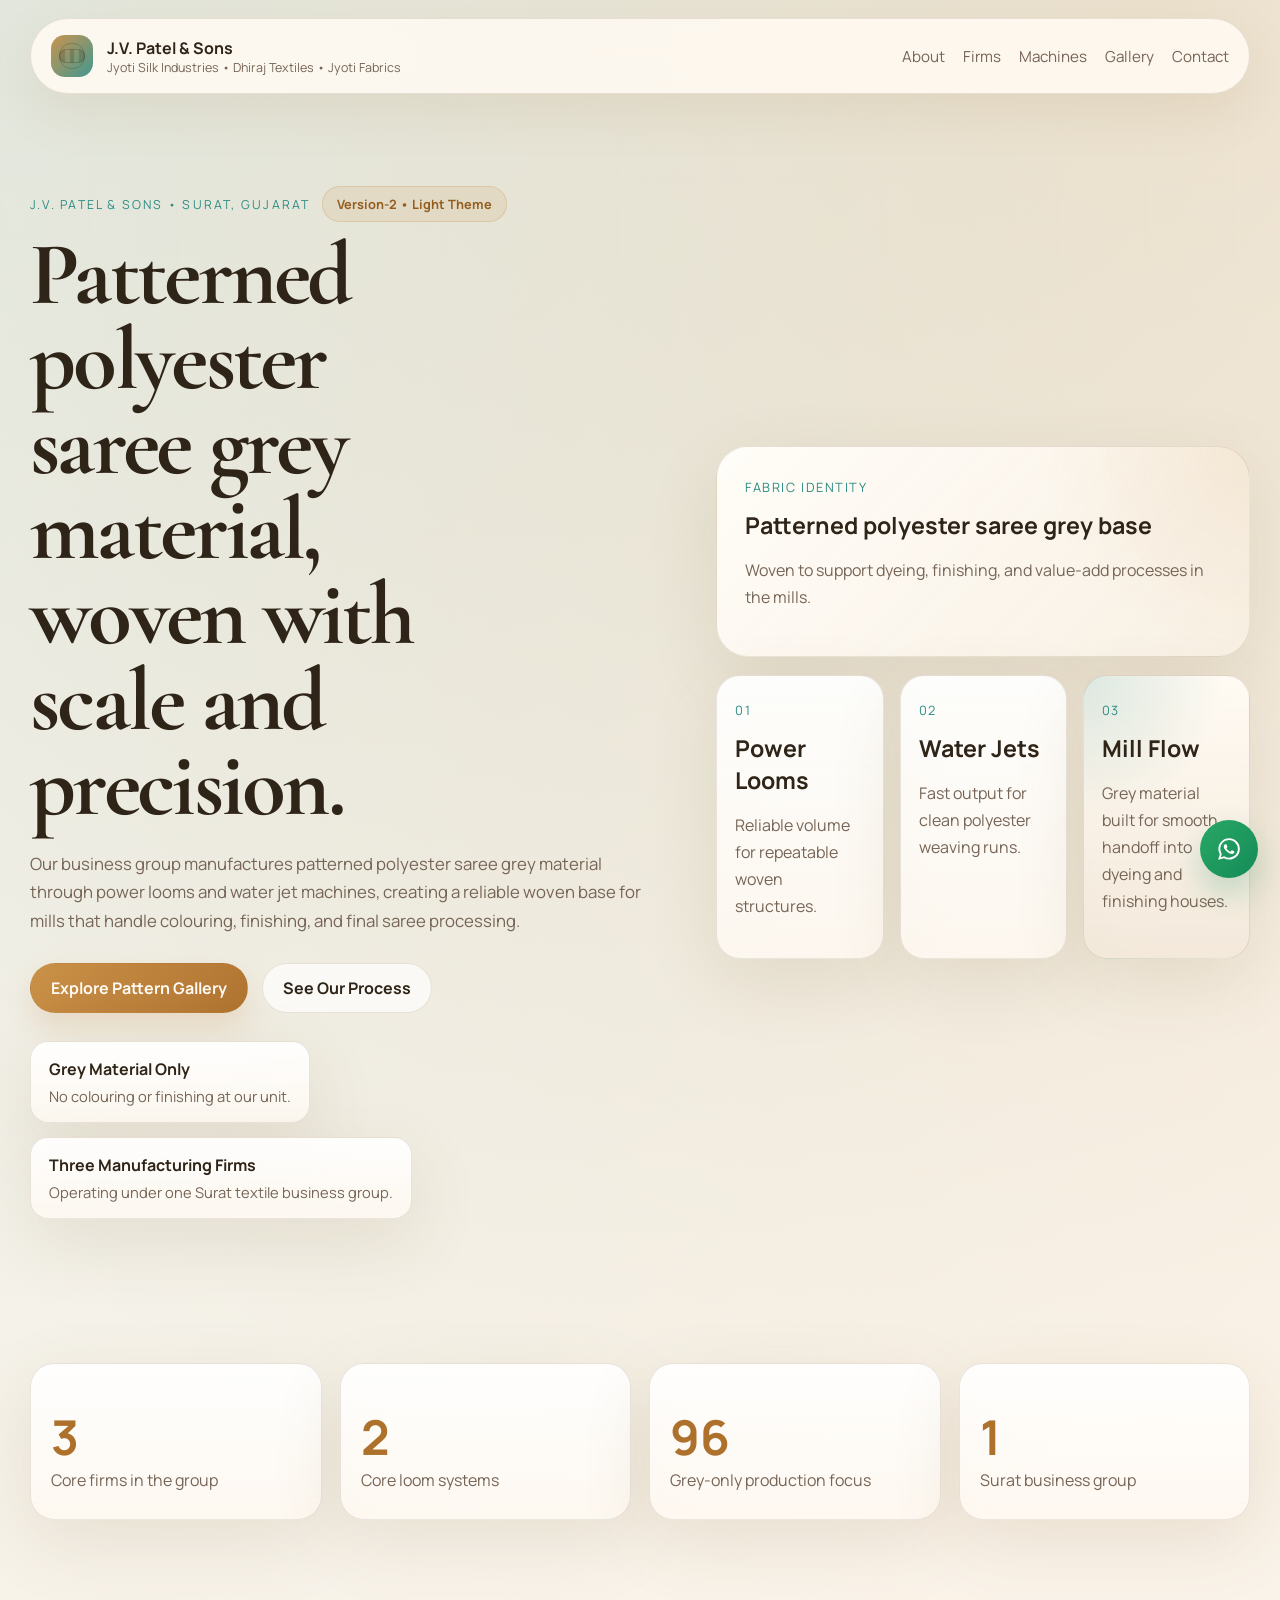
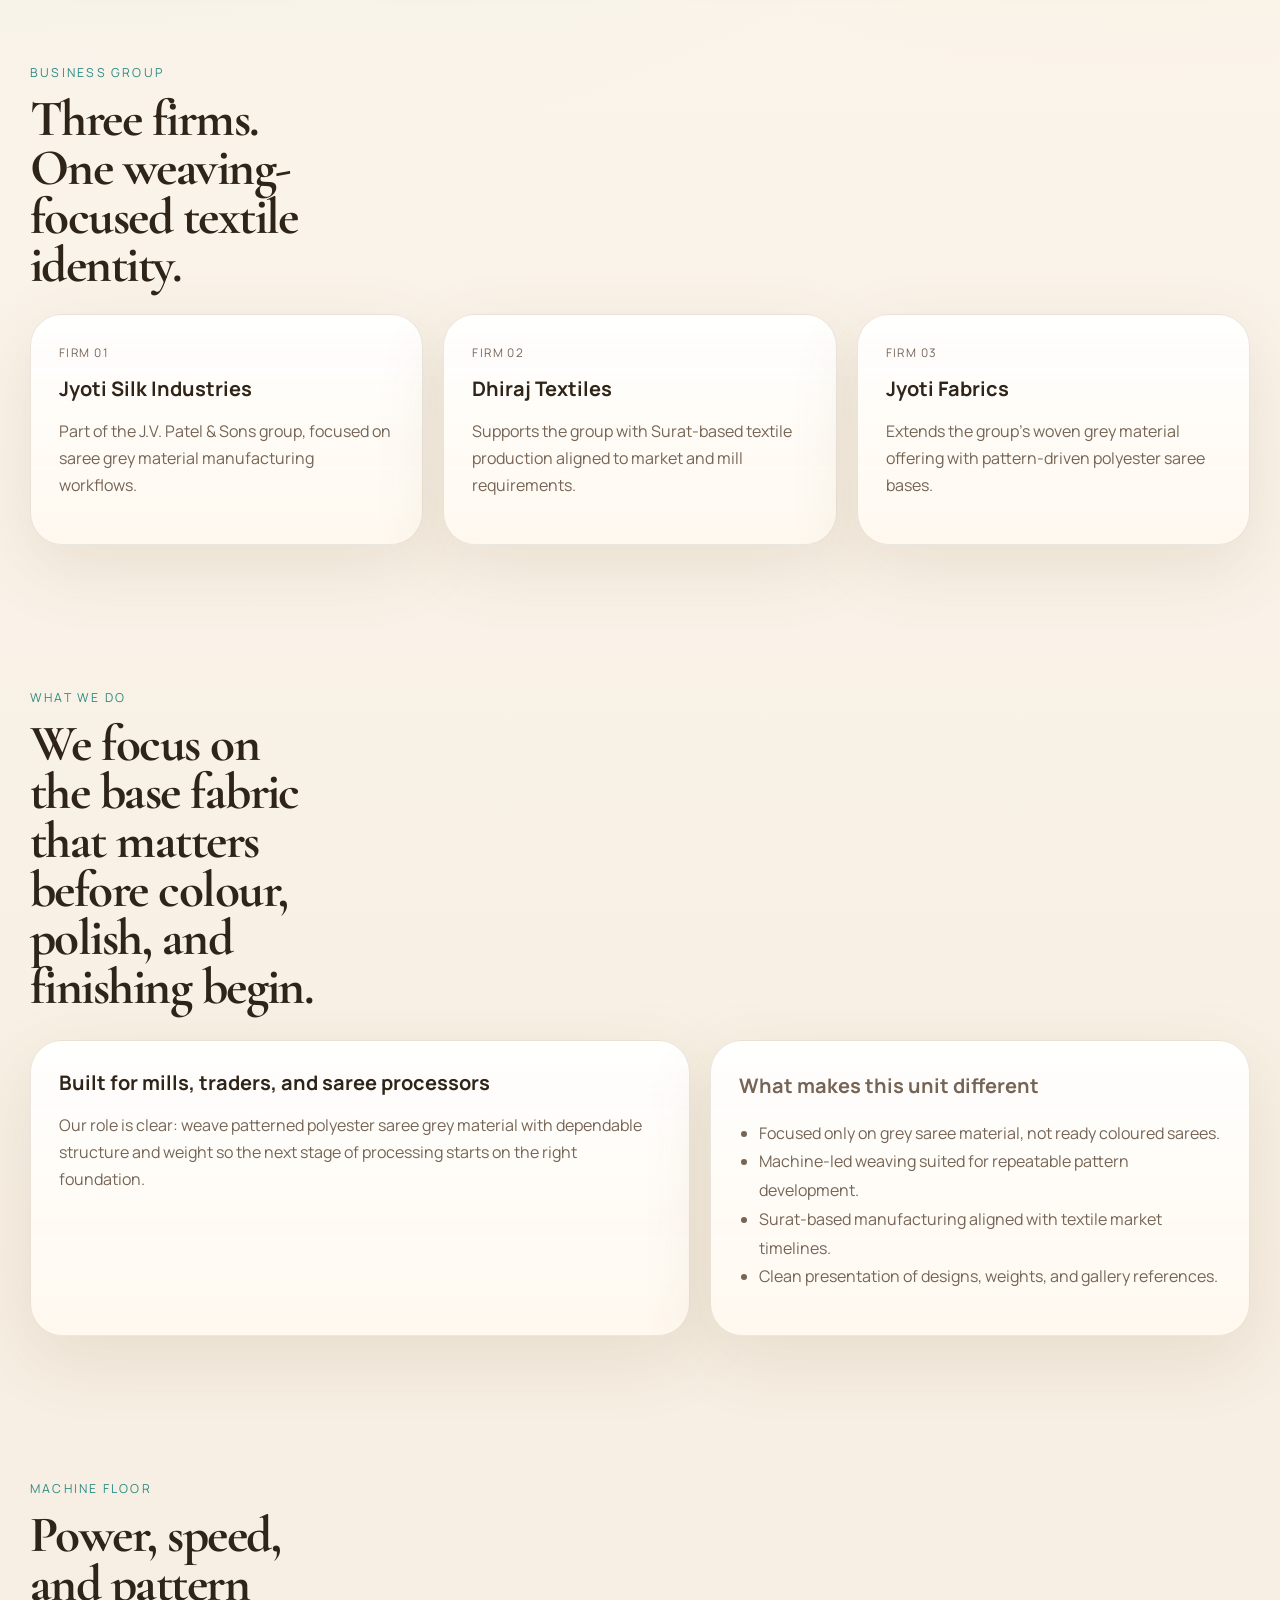
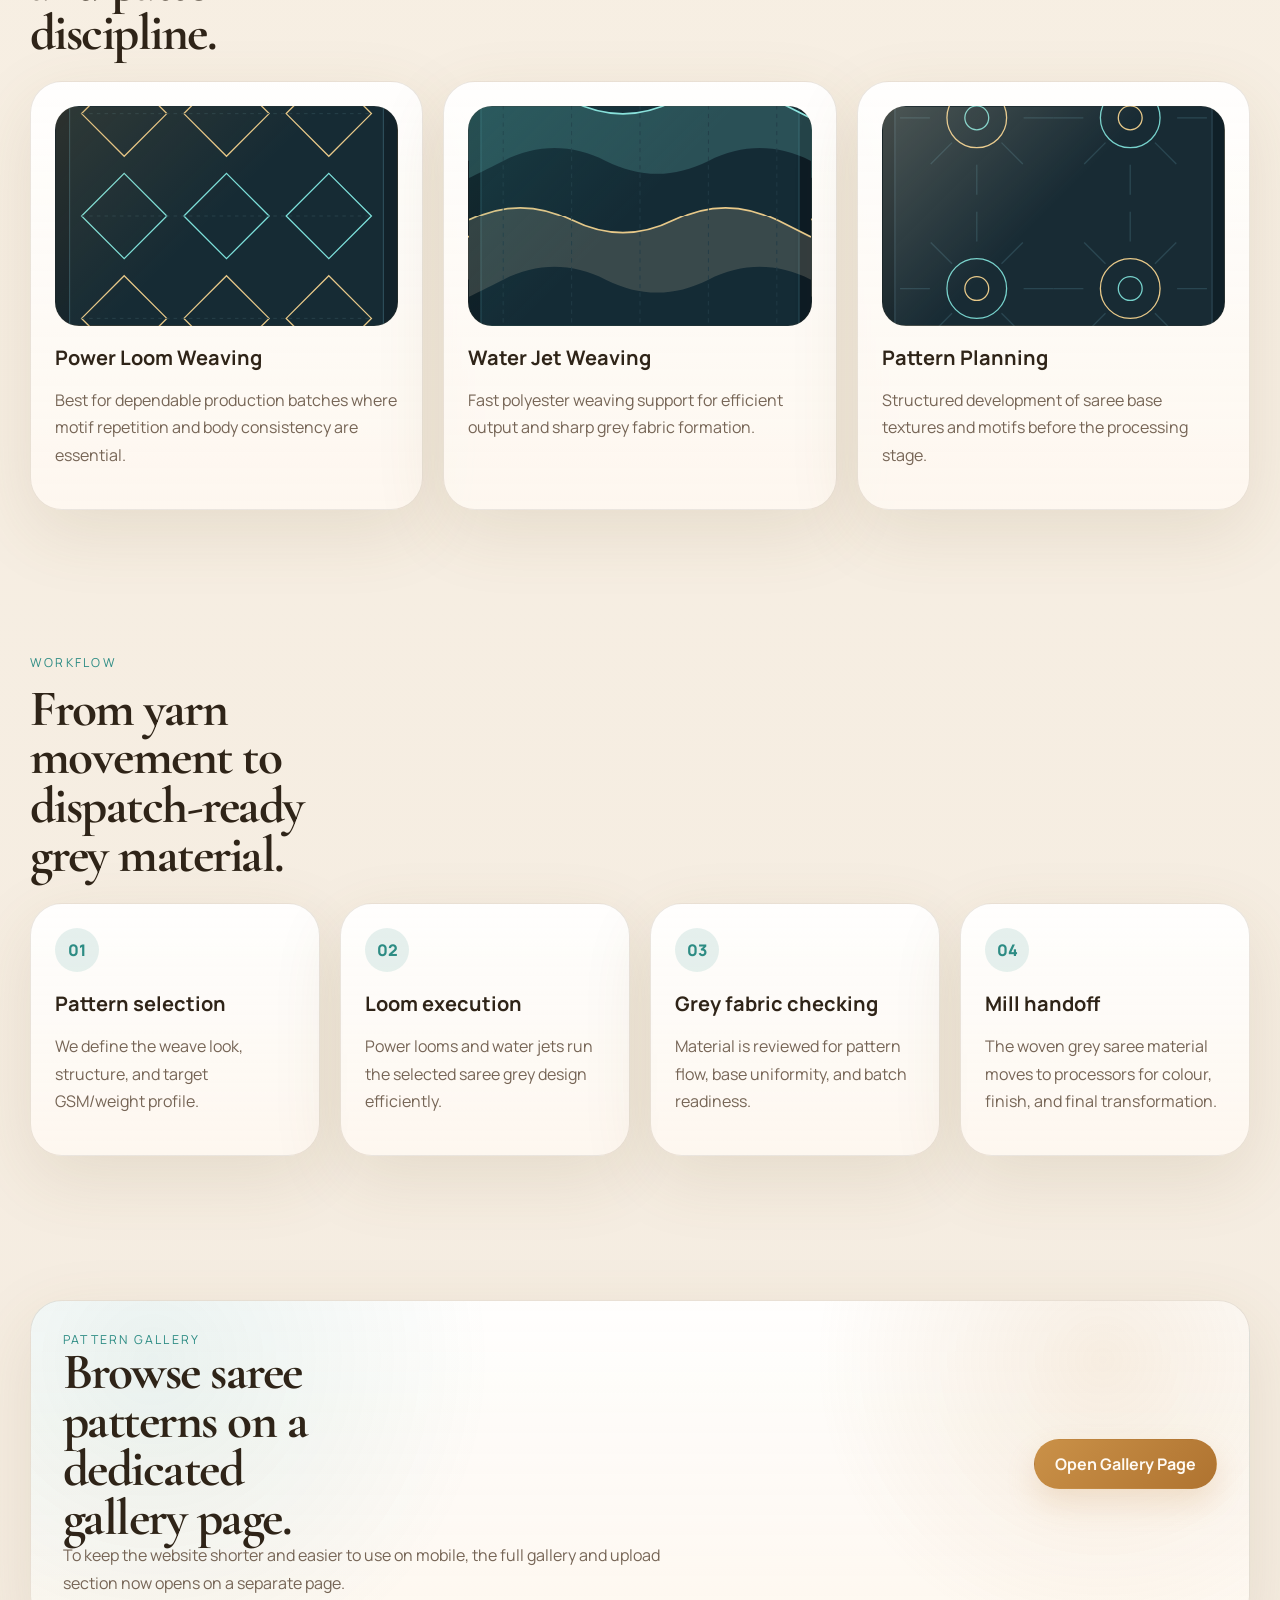
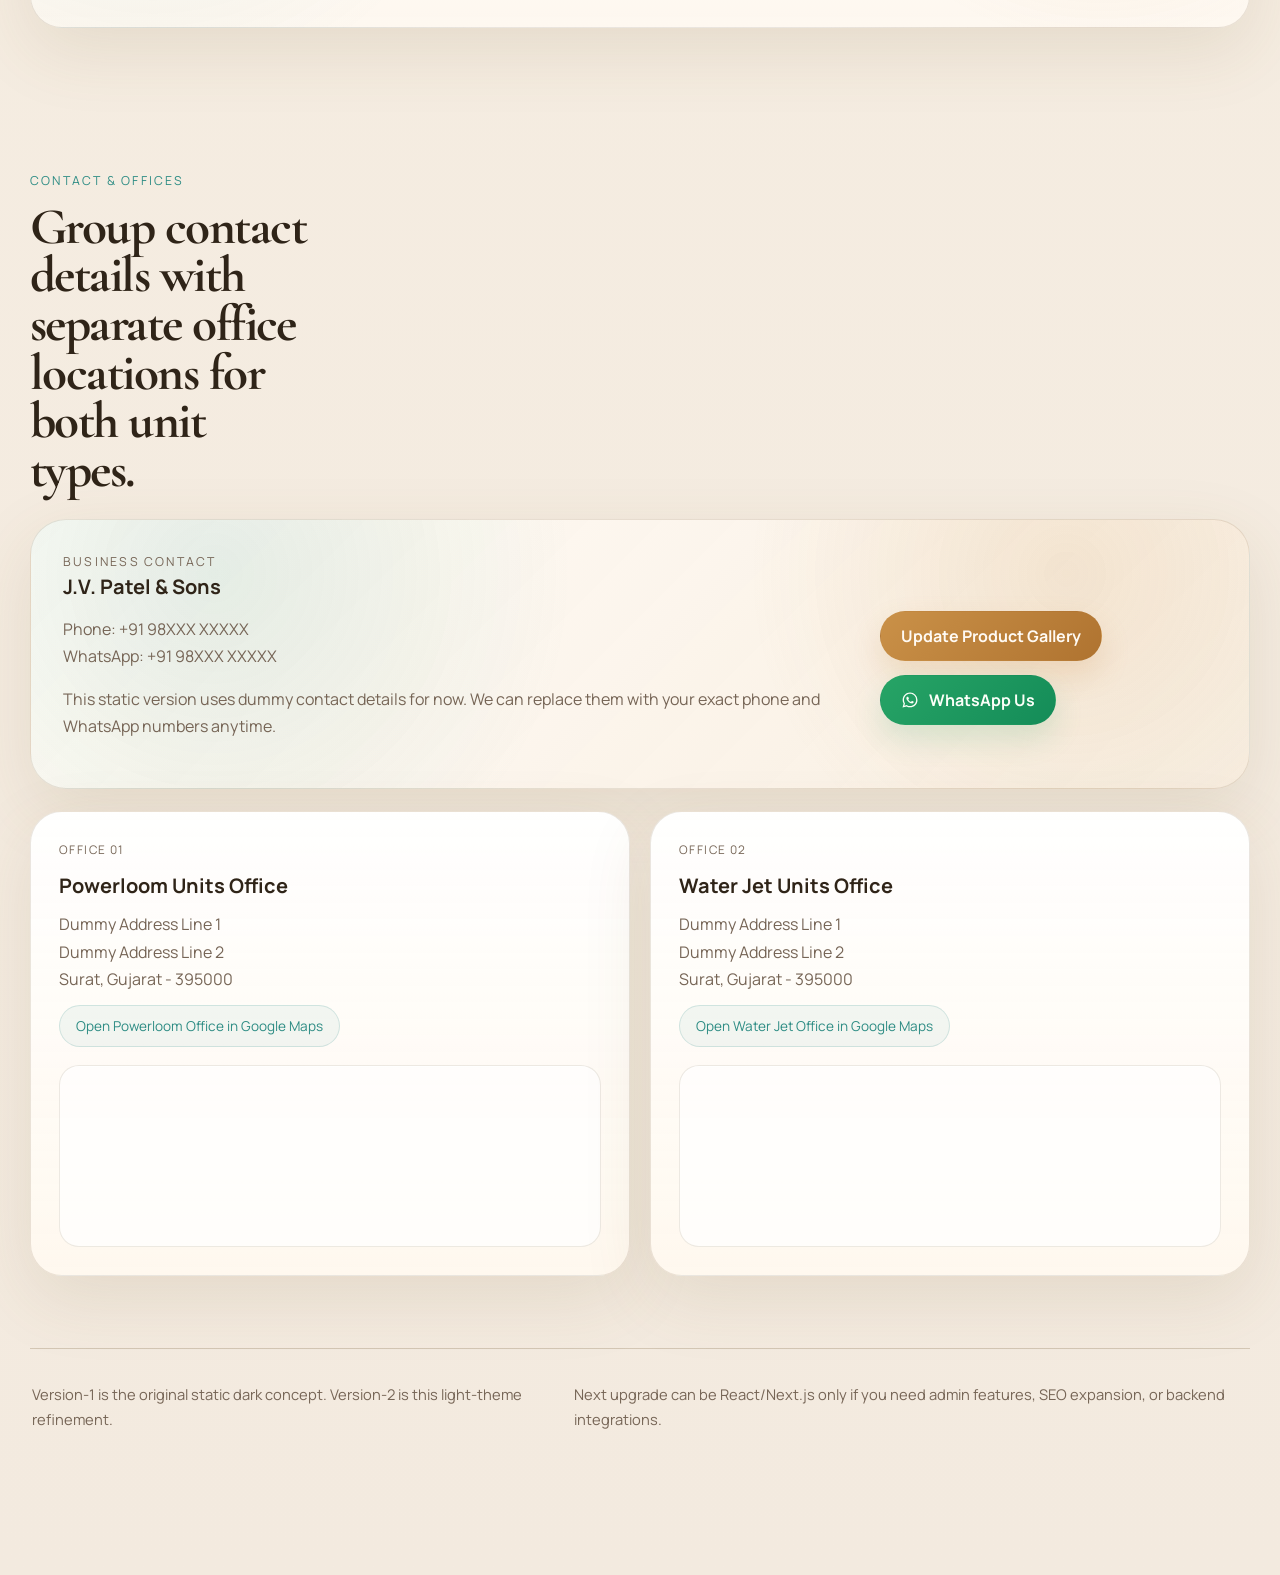
==== index.html @ 469c0d58 "Initial Website Commit" ====
<!DOCTYPE html>
<html lang="en">
  <head>
    <meta charset="UTF-8" />
    <meta name="viewport" content="width=device-width, initial-scale=1.0" />
    <title>J.V. Patel & Sons | Surat Textile Weaving Group</title>
    <meta
      name="description"
      content="J.V. Patel & Sons is a Surat, Gujarat based textile business group manufacturing patterned polyester saree grey material using power looms and water jet machines."
    />
    <link rel="preconnect" href="https://fonts.googleapis.com" />
    <link rel="preconnect" href="https://fonts.gstatic.com" crossorigin />
    <link
      href="https://fonts.googleapis.com/css2?family=Manrope:wght@400;500;600;700;800&family=Cormorant+Garamond:wght@500;600;700&display=swap"
      rel="stylesheet"
    />
    <link rel="stylesheet" href="styles.css" />
  </head>
  <body>
    <div class="site-shell">
      <header class="topbar">
        <a class="brand" href="#home">
          <span class="brand-mark"></span>
          <span>
            <strong>J.V. Patel & Sons</strong>
            <small>Jyoti Silk Industries • Dhiraj Textiles • Jyoti Fabrics</small>
          </span>
        </a>

        <button
          class="menu-toggle"
          type="button"
          aria-expanded="false"
          aria-controls="site-nav"
          aria-label="Toggle navigation"
        >
          <span></span>
          <span></span>
        </button>

        <nav class="nav" id="site-nav">
          <a href="#about">About</a>
          <a href="#firms">Firms</a>
          <a href="#machines">Machines</a>
          <a href="gallery.html">Gallery</a>
          <a href="#contact">Contact</a>
        </nav>
      </header>

      <main id="home">
        <section class="hero section">
          <div class="hero-copy">
            <div class="hero-topline">
              <p class="eyebrow">J.V. Patel & Sons • Surat, Gujarat</p>
              <span class="version-pill">Version-2 • Light Theme</span>
            </div>
            <h1>Patterned polyester saree grey material, woven with scale and precision.</h1>
            <p class="hero-text">
              Our business group manufactures patterned polyester saree grey material through
              power looms and water jet machines, creating a reliable woven base for mills
              that handle colouring, finishing, and final saree processing.
            </p>

            <div class="hero-actions">
              <a class="button button-primary" href="gallery.html">Explore Pattern Gallery</a>
              <a class="button button-secondary" href="#process">See Our Process</a>
            </div>

            <div class="hero-notes">
              <div>
                <strong>Grey Material Only</strong>
                <span>No colouring or finishing at our unit.</span>
              </div>
              <div>
                <strong>Three Manufacturing Firms</strong>
                <span>Operating under one Surat textile business group.</span>
              </div>
            </div>
          </div>

          <div class="hero-visual">
            <div class="hero-card hero-card-main">
              <span>Fabric Identity</span>
              <strong>Patterned polyester saree grey base</strong>
              <p>Woven to support dyeing, finishing, and value-add processes in the mills.</p>
            </div>
            <div class="hero-grid">
              <article class="hero-mini-card">
                <span>01</span>
                <strong>Power Looms</strong>
                <p>Reliable volume for repeatable woven structures.</p>
              </article>
              <article class="hero-mini-card">
                <span>02</span>
                <strong>Water Jets</strong>
                <p>Fast output for clean polyester weaving runs.</p>
              </article>
              <article class="hero-mini-card accent-card">
                <span>03</span>
                <strong>Mill Flow</strong>
                <p>Grey material built for smooth handoff into dyeing and finishing houses.</p>
              </article>
            </div>
          </div>
        </section>

        <section class="metrics section">
          <div class="metric">
            <strong data-count="3">3</strong>
            <span>Core firms in the group</span>
          </div>
          <div class="metric">
            <strong data-count="2">2</strong>
            <span>Core loom systems</span>
          </div>
          <div class="metric">
            <strong data-count="100">100</strong>
            <span>Grey-only production focus</span>
          </div>
          <div class="metric">
            <strong data-count="1">1</strong>
            <span>Surat business group</span>
          </div>
        </section>

        <section class="section firm-section" id="firms">
          <div class="section-heading compact">
            <p class="eyebrow">Business Group</p>
            <h2>Three firms. One weaving-focused textile identity.</h2>
          </div>
          <div class="firm-grid">
            <article class="firm-card glass-card">
              <p class="firm-label">Firm 01</p>
              <h3>Jyoti Silk Industries</h3>
              <p>Part of the J.V. Patel & Sons group, focused on saree grey material manufacturing workflows.</p>
            </article>
            <article class="firm-card glass-card">
              <p class="firm-label">Firm 02</p>
              <h3>Dhiraj Textiles</h3>
              <p>Supports the group with Surat-based textile production aligned to market and mill requirements.</p>
            </article>
            <article class="firm-card glass-card">
              <p class="firm-label">Firm 03</p>
              <h3>Jyoti Fabrics</h3>
              <p>Extends the group’s woven grey material offering with pattern-driven polyester saree bases.</p>
            </article>
          </div>
        </section>

        <section class="section split-section" id="about">
          <div class="section-heading">
            <p class="eyebrow">What We Do</p>
            <h2>We focus on the base fabric that matters before colour, polish, and finishing begin.</h2>
          </div>
          <div class="split-grid">
            <article class="glass-card statement-card">
              <h3>Built for mills, traders, and saree processors</h3>
              <p>
                Our role is clear: weave patterned polyester saree grey material with dependable
                structure and weight so the next stage of processing starts on the right foundation.
              </p>
            </article>
            <article class="glass-card detail-card">
              <h3>What makes this unit different</h3>
              <ul class="feature-list">
                <li>Focused only on grey saree material, not ready coloured sarees.</li>
                <li>Machine-led weaving suited for repeatable pattern development.</li>
                <li>Surat-based manufacturing aligned with textile market timelines.</li>
                <li>Clean presentation of designs, weights, and gallery references.</li>
              </ul>
            </article>
          </div>
        </section>

        <section class="section" id="machines">
          <div class="section-heading compact">
            <p class="eyebrow">Machine Floor</p>
            <h2>Power, speed, and pattern discipline.</h2>
          </div>

          <div class="machine-grid">
            <article class="machine-card">
              <div class="machine-visual machine-visual-loom"></div>
              <h3>Power Loom Weaving</h3>
              <p>
                Best for dependable production batches where motif repetition and body consistency
                are essential.
              </p>
            </article>
            <article class="machine-card">
              <div class="machine-visual machine-visual-waterjet"></div>
              <h3>Water Jet Weaving</h3>
              <p>
                Fast polyester weaving support for efficient output and sharp grey fabric formation.
              </p>
            </article>
            <article class="machine-card">
              <div class="machine-visual machine-visual-pattern"></div>
              <h3>Pattern Planning</h3>
              <p>
                Structured development of saree base textures and motifs before the processing stage.
              </p>
            </article>
          </div>
        </section>

        <section class="section process-section" id="process">
          <div class="section-heading compact">
            <p class="eyebrow">Workflow</p>
            <h2>From yarn movement to dispatch-ready grey material.</h2>
          </div>
          <div class="timeline">
            <article class="timeline-item">
              <span>01</span>
              <h3>Pattern selection</h3>
              <p>We define the weave look, structure, and target GSM/weight profile.</p>
            </article>
            <article class="timeline-item">
              <span>02</span>
              <h3>Loom execution</h3>
              <p>Power looms and water jets run the selected saree grey design efficiently.</p>
            </article>
            <article class="timeline-item">
              <span>03</span>
              <h3>Grey fabric checking</h3>
              <p>Material is reviewed for pattern flow, base uniformity, and batch readiness.</p>
            </article>
            <article class="timeline-item">
              <span>04</span>
              <h3>Mill handoff</h3>
              <p>The woven grey saree material moves to processors for colour, finish, and final transformation.</p>
            </article>
          </div>
        </section>

        <section class="section gallery-teaser-section">
          <div class="gallery-teaser-card">
            <div>
              <p class="eyebrow">Pattern Gallery</p>
              <h2>Browse saree patterns on a dedicated gallery page.</h2>
              <p class="section-intro">
                To keep the website shorter and easier to use on mobile, the full gallery and upload section now
                opens on a separate page.
              </p>
            </div>
            <a class="button button-primary" href="gallery.html">Open Gallery Page</a>
          </div>
        </section>

        <section class="section contact-section" id="contact">
          <div class="section-heading compact">
            <p class="eyebrow">Contact & Offices</p>
            <h2>Group contact details with separate office locations for both unit types.</h2>
          </div>
          <div class="contact-stack">
            <div class="contact-card">
              <div>
                <p class="eyebrow">Business Contact</p>
                <h3>J.V. Patel & Sons</h3>
                <p>
                  Phone: +91 98XXX XXXXX<br />
                  WhatsApp: +91 98XXX XXXXX
                </p>
                <p>
                  This static version uses dummy contact details for now. We can replace them with your
                  exact phone and WhatsApp numbers anytime.
                </p>
              </div>
              <div class="contact-actions">
                <a href="gallery.html" class="button button-primary">Update Product Gallery</a>
                <a
                  href="https://wa.me/918200276396"
                  class="button button-whatsapp"
                  target="_blank"
                  rel="noreferrer"
                  aria-label="Chat on WhatsApp"
                >
                  <svg viewBox="0 0 24 24" aria-hidden="true">
                    <path d="M19.05 4.94A9.77 9.77 0 0 0 12.08 2C6.64 2 2.2 6.42 2.2 11.87c0 1.74.46 3.43 1.32 4.92L2 22l5.38-1.41a9.83 9.83 0 0 0 4.7 1.2h.01c5.44 0 9.9-4.43 9.9-9.88a9.8 9.8 0 0 0-2.94-6.97ZM12.1 20.1h-.01a8.1 8.1 0 0 1-4.12-1.13l-.3-.18-3.2.84.86-3.12-.2-.32A8.08 8.08 0 0 1 4 11.87c0-4.47 3.63-8.11 8.1-8.11 2.16 0 4.19.84 5.72 2.38a8.03 8.03 0 0 1 2.37 5.73c0 4.47-3.64 8.12-8.09 8.12Zm4.45-6.06c-.24-.12-1.42-.7-1.65-.78-.22-.08-.39-.12-.55.12-.16.24-.63.78-.77.94-.14.16-.29.18-.53.06-.24-.12-1.02-.38-1.95-1.21-.72-.64-1.2-1.43-1.35-1.67-.14-.24-.02-.37.11-.49.12-.12.24-.29.37-.43.12-.14.16-.24.24-.4.08-.16.04-.31-.02-.43-.06-.12-.55-1.33-.75-1.82-.2-.48-.4-.41-.55-.41h-.47c-.16 0-.43.06-.65.31-.22.24-.84.82-.84 2 0 1.18.86 2.32.98 2.48.12.16 1.68 2.57 4.08 3.6.57.25 1.02.4 1.37.5.58.18 1.1.15 1.52.09.46-.07 1.42-.58 1.62-1.14.2-.56.2-1.05.14-1.14-.06-.1-.22-.16-.47-.28Z" />
                  </svg>
                  <span>WhatsApp Us</span>
                </a>
              </div>
            </div>

            <div class="address-grid">
              <article class="address-card glass-card">
                <p class="firm-label">Office 01</p>
                <h3>Powerloom Units Office</h3>
                <p>
                  Dummy Address Line 1<br />
                  Dummy Address Line 2<br />
                  Surat, Gujarat - 395000
                </p>
                <a
                  href="https://www.google.com/maps/dir/?api=1&destination=ICCC+centre+Surat"
                  class="map-link"
                  target="_blank"
                  rel="noreferrer"
                >
                  Open Powerloom Office in Google Maps
                </a>
                <div class="map-preview">
                  <iframe
                    title="Powerloom Office Map Preview"
                    src="https://maps.google.com/maps?q=ICCC%20centre%20Surat&z=14&output=embed"
                    loading="lazy"
                    referrerpolicy="no-referrer-when-downgrade"
                  ></iframe>
                </div>
              </article>
              <article class="address-card glass-card">
                <p class="firm-label">Office 02</p>
                <h3>Water Jet Units Office</h3>
                <p>
                  Dummy Address Line 1<br />
                  Dummy Address Line 2<br />
                  Surat, Gujarat - 395000
                </p>
                <a
                  href="https://www.google.com/maps/dir/?api=1&destination=ICCC+centre+Surat"
                  class="map-link"
                  target="_blank"
                  rel="noreferrer"
                >
                  Open Water Jet Office in Google Maps
                </a>
                <div class="map-preview">
                  <iframe
                    title="Water Jet Office Map Preview"
                    src="https://maps.google.com/maps?q=ICCC%20centre%20Surat&z=14&output=embed"
                    loading="lazy"
                    referrerpolicy="no-referrer-when-downgrade"
                  ></iframe>
                </div>
              </article>
            </div>
          </div>
        </section>

        <section class="section footer-section">
          <div class="footer-card">
            <p>Version-1 is the original static dark concept. Version-2 is this light-theme refinement.</p>
            <p>Next upgrade can be React/Next.js only if you need admin features, SEO expansion, or backend integrations.</p>
          </div>
        </section>
      </main>
    </div>

    <a
      href="https://wa.me/918200276396"
      class="floating-whatsapp"
      target="_blank"
      rel="noreferrer"
      aria-label="Open WhatsApp chat"
    >
      <svg viewBox="0 0 24 24" aria-hidden="true">
        <path d="M19.05 4.94A9.77 9.77 0 0 0 12.08 2C6.64 2 2.2 6.42 2.2 11.87c0 1.74.46 3.43 1.32 4.92L2 22l5.38-1.41a9.83 9.83 0 0 0 4.7 1.2h.01c5.44 0 9.9-4.43 9.9-9.88a9.8 9.8 0 0 0-2.94-6.97ZM12.1 20.1h-.01a8.1 8.1 0 0 1-4.12-1.13l-.3-.18-3.2.84.86-3.12-.2-.32A8.08 8.08 0 0 1 4 11.87c0-4.47 3.63-8.11 8.1-8.11 2.16 0 4.19.84 5.72 2.38a8.03 8.03 0 0 1 2.37 5.73c0 4.47-3.64 8.12-8.09 8.12Zm4.45-6.06c-.24-.12-1.42-.7-1.65-.78-.22-.08-.39-.12-.55.12-.16.24-.63.78-.77.94-.14.16-.29.18-.53.06-.24-.12-1.02-.38-1.95-1.21-.72-.64-1.2-1.43-1.35-1.67-.14-.24-.02-.37.11-.49.12-.12.24-.29.37-.43.12-.14.16-.24.24-.4.08-.16.04-.31-.02-.43-.06-.12-.55-1.33-.75-1.82-.2-.48-.4-.41-.55-.41h-.47c-.16 0-.43.06-.65.31-.22.24-.84.82-.84 2 0 1.18.86 2.32.98 2.48.12.16 1.68 2.57 4.08 3.6.57.25 1.02.4 1.37.5.58.18 1.1.15 1.52.09.46-.07 1.42-.58 1.62-1.14.2-.56.2-1.05.14-1.14-.06-.1-.22-.16-.47-.28Z" />
      </svg>
    </a>

    <template id="gallery-card-template">
      <article class="gallery-card reveal-item">
        <div class="gallery-image-wrap">
          <img class="gallery-image" alt="" loading="lazy" />
        </div>
        <div class="gallery-content">
          <p class="gallery-tag"></p>
          <h3></h3>
          <div class="gallery-meta">
            <span class="weight-pill"></span>
            <button class="remove-entry" type="button" hidden>Remove</button>
          </div>
        </div>
      </article>
    </template>

    <script src="script.js"></script>
  </body>
</html>
---- styles.css ----
:root {
  --bg: #f6efe3;
  --bg-soft: #fffaf2;
  --panel: rgba(255, 251, 244, 0.92);
  --panel-strong: rgba(255, 250, 242, 0.98);
  --line: rgba(108, 83, 44, 0.14);
  --line-strong: rgba(108, 83, 44, 0.24);
  --text: #2f2418;
  --muted: #766556;
  --accent: #c68d44;
  --accent-2: #2d8c84;
  --accent-3: #f1ddba;
  --accent-4: #fff3dc;
  --shadow: 0 22px 70px rgba(118, 90, 45, 0.12);
  --radius-xl: 32px;
  --radius-lg: 24px;
  --radius-md: 18px;
  --max-width: 1220px;
}

* {
  box-sizing: border-box;
}

html {
  scroll-behavior: smooth;
}

body {
  margin: 0;
  min-height: 100vh;
  font-family: "Manrope", "Avenir Next", "Segoe UI", sans-serif;
  color: var(--text);
  background:
    radial-gradient(circle at top left, rgba(45, 140, 132, 0.12), transparent 28%),
    radial-gradient(circle at 90% 0%, rgba(198, 141, 68, 0.2), transparent 26%),
    linear-gradient(180deg, #fffaf4 0%, #f7efe3 46%, #f3eadf 100%);
}

body::before {
  content: "";
  position: fixed;
  inset: 0;
  pointer-events: none;
  background-image:
    linear-gradient(rgba(198, 141, 68, 0.045) 1px, transparent 1px),
    linear-gradient(90deg, rgba(198, 141, 68, 0.045) 1px, transparent 1px);
  background-size: 88px 88px;
  mask-image: linear-gradient(to bottom, rgba(0, 0, 0, 0.22), transparent 76%);
}

.site-shell {
  width: min(calc(100% - 32px), var(--max-width));
  margin: 0 auto;
  padding-bottom: 56px;
}

.topbar {
  position: sticky;
  top: 16px;
  z-index: 10;
  display: flex;
  justify-content: space-between;
  align-items: center;
  gap: 20px;
  margin-top: 18px;
  padding: 16px 20px;
  border: 1px solid var(--line);
  border-radius: 999px;
  background: rgba(255, 250, 242, 0.88);
  backdrop-filter: blur(18px);
  box-shadow: 0 18px 50px rgba(157, 123, 74, 0.12);
}

.brand {
  display: inline-flex;
  align-items: center;
  gap: 14px;
  color: var(--text);
  text-decoration: none;
}

.brand strong,
.brand small {
  display: block;
}

.brand small {
  color: var(--muted);
  font-size: 0.78rem;
}

.brand-mark {
  width: 42px;
  height: 42px;
  border-radius: 14px;
  background:
    linear-gradient(135deg, rgba(198, 141, 68, 0.94), rgba(45, 140, 132, 0.9)),
    #ffffff;
  position: relative;
  overflow: hidden;
}

.brand-mark::before,
.brand-mark::after {
  content: "";
  position: absolute;
  inset: 8px;
  border-radius: 12px;
  border: 1px solid rgba(49, 37, 22, 0.22);
}

.brand-mark::after {
  inset: 14px 8px;
  background: linear-gradient(
    90deg,
    rgba(49, 37, 22, 0.2) 0 20%,
    transparent 20% 40%,
    rgba(49, 37, 22, 0.2) 40% 60%,
    transparent 60% 80%,
    rgba(49, 37, 22, 0.2) 80% 100%
  );
}

.nav {
  display: flex;
  flex-wrap: wrap;
  gap: 18px;
}

.nav a {
  color: var(--muted);
  text-decoration: none;
  font-size: 0.95rem;
}

.nav a:hover {
  color: var(--text);
}

.menu-toggle {
  display: none;
  width: 52px;
  height: 52px;
  padding: 0;
  border: 1px solid var(--line);
  border-radius: 50%;
  background: rgba(255, 255, 255, 0.75);
  align-items: center;
  justify-content: center;
  flex-direction: column;
  gap: 5px;
  cursor: pointer;
}

.menu-toggle span {
  display: block;
  width: 18px;
  height: 2px;
  border-radius: 999px;
  background: var(--text);
}

.section {
  padding: 72px 0;
}

.hero {
  display: grid;
  grid-template-columns: 1.1fr 0.9fr;
  align-items: center;
  gap: 34px;
  padding-top: 92px;
}

.hero-topline {
  display: flex;
  flex-wrap: wrap;
  align-items: center;
  gap: 12px;
  margin-bottom: 10px;
}

.eyebrow {
  margin: 0;
  letter-spacing: 0.18em;
  text-transform: uppercase;
  color: var(--accent-2);
  font-size: 0.77rem;
}

.version-pill {
  display: inline-flex;
  align-items: center;
  padding: 8px 14px;
  border-radius: 999px;
  background: rgba(198, 141, 68, 0.12);
  border: 1px solid rgba(198, 141, 68, 0.24);
  color: #945d1d;
  font-size: 0.8rem;
  font-weight: 700;
}

h1,
h2,
h3 {
  margin: 0;
}

h1,
h2 {
  font-family: "Cormorant Garamond", "Iowan Old Style", Georgia, serif;
  line-height: 0.95;
  letter-spacing: -0.03em;
}

h1 {
  font-size: clamp(3.4rem, 7vw, 6.8rem);
  max-width: 11ch;
}

h2 {
  font-size: clamp(2.2rem, 4vw, 4rem);
  max-width: 12ch;
}

.hero-text,
.section-intro,
.statement-card p,
.detail-card,
.machine-card p,
.timeline-item p,
.contact-card p,
.hero-card p,
.hero-mini-card p,
.panel-note,
.footer-card,
.firm-card p,
.address-card p {
  color: var(--muted);
  line-height: 1.7;
}

.hero-text {
  max-width: 62ch;
  margin: 22px 0 0;
  font-size: 1.05rem;
}

.hero-actions,
.hero-notes,
.contact-actions {
  display: flex;
  flex-wrap: wrap;
  gap: 14px;
  margin-top: 28px;
}

.button {
  display: inline-flex;
  justify-content: center;
  align-items: center;
  gap: 10px;
  border-radius: 999px;
  padding: 13px 20px;
  text-decoration: none;
  font-weight: 700;
  border: 1px solid transparent;
  transition: transform 180ms ease, border-color 180ms ease, background 180ms ease;
  cursor: pointer;
}

.button:hover {
  transform: translateY(-2px);
}

.button-primary {
  color: #fffaf3;
  background: linear-gradient(135deg, #ca9148, #af7330);
  box-shadow: 0 14px 30px rgba(198, 141, 68, 0.2);
}

.button-secondary {
  color: var(--text);
  background: rgba(255, 255, 255, 0.7);
  border-color: var(--line);
}

.button-whatsapp {
  color: #fbfff8;
  background: linear-gradient(135deg, #27a466, #148c58);
  box-shadow: 0 14px 30px rgba(39, 164, 102, 0.16);
}

.button-whatsapp svg {
  width: 18px;
  height: 18px;
  fill: currentColor;
}

.button-small {
  padding: 10px 16px;
  font-size: 0.88rem;
}

.button-full {
  width: 100%;
}

.hero-notes div,
.hero-card,
.hero-mini-card,
.glass-card,
.machine-card,
.timeline-item,
.gallery-card,
.contact-card,
.metric {
  border: 1px solid var(--line);
  background: linear-gradient(180deg, rgba(255, 255, 255, 0.92), rgba(255, 249, 242, 0.82));
  box-shadow: var(--shadow);
}

.hero-notes div {
  padding: 16px 18px;
  border-radius: var(--radius-md);
  min-width: 220px;
}

.hero-notes strong,
.hero-notes span {
  display: block;
}

.hero-notes span {
  margin-top: 6px;
  color: var(--muted);
  font-size: 0.92rem;
}

.hero-visual {
  display: grid;
  gap: 18px;
}

.hero-card {
  padding: 28px;
  border-radius: var(--radius-xl);
  background:
    radial-gradient(circle at top right, rgba(198, 141, 68, 0.12), transparent 36%),
    linear-gradient(135deg, rgba(255, 253, 248, 0.98), rgba(249, 240, 228, 0.92));
}

.hero-card span,
.hero-mini-card span,
.gallery-tag,
.firm-label,
.toolbar-label {
  color: var(--accent-2);
  font-size: 0.8rem;
  letter-spacing: 0.12em;
  text-transform: uppercase;
}

.hero-card strong,
.hero-mini-card strong,
.metric strong {
  display: block;
  margin-top: 12px;
  font-size: 1.45rem;
}

.hero-grid {
  display: grid;
  grid-template-columns: repeat(3, 1fr);
  gap: 16px;
}

.hero-mini-card {
  padding: 22px 18px;
  border-radius: var(--radius-lg);
}

.accent-card {
  background:
    radial-gradient(circle at top left, rgba(45, 140, 132, 0.16), transparent 42%),
    linear-gradient(180deg, rgba(255, 251, 244, 0.96), rgba(243, 232, 218, 0.86));
}

.metrics {
  display: grid;
  grid-template-columns: repeat(4, 1fr);
  gap: 18px;
}

.metric {
  padding: 28px 20px;
  border-radius: var(--radius-lg);
}

.metric strong {
  font-size: clamp(2rem, 4vw, 3rem);
  color: #ad712c;
}

.metric span {
  color: var(--muted);
}

.split-section,
.gallery-section {
  position: relative;
}

.section-heading {
  display: flex;
  flex-direction: column;
  gap: 14px;
  margin-bottom: 28px;
}

.section-heading.compact {
  margin-bottom: 24px;
}

.section-intro {
  max-width: 62ch;
  margin: 0;
}

.split-grid {
  display: grid;
  grid-template-columns: 1.1fr 0.9fr;
  gap: 20px;
}

.firm-grid {
  display: grid;
  grid-template-columns: repeat(3, 1fr);
  gap: 20px;
}

.address-grid {
  display: grid;
  grid-template-columns: repeat(2, 1fr);
  gap: 20px;
}

.glass-card {
  padding: 28px;
  border-radius: var(--radius-xl);
  background:
    linear-gradient(180deg, rgba(255, 255, 255, 0.95), rgba(255, 248, 238, 0.84)),
    var(--panel);
  backdrop-filter: blur(22px);
}

.statement-card h3,
.detail-card h3,
.machine-card h3,
.timeline-item h3,
.gallery-panel h3,
.firm-card h3,
.address-card h3,
.contact-card h3 {
  font-size: 1.25rem;
}

.firm-label {
  margin: 0 0 12px;
  font-size: 0.74rem;
}

.feature-list {
  padding-left: 20px;
  color: var(--muted);
  line-height: 1.8;
}

.machine-grid {
  display: grid;
  grid-template-columns: repeat(3, 1fr);
  gap: 20px;
}

.timeline {
  display: grid;
  grid-template-columns: repeat(4, 1fr);
  gap: 20px;
}

.machine-card,
.timeline-item {
  padding: 24px;
  border-radius: var(--radius-xl);
}

.machine-visual {
  height: 220px;
  border-radius: var(--radius-lg);
  margin-bottom: 18px;
  border: 1px solid rgba(108, 83, 44, 0.1);
  overflow: hidden;
}

.machine-visual-loom {
  background:
    linear-gradient(135deg, rgba(198, 141, 68, 0.14), transparent 48%),
    url("assets/pattern-diamond.svg") center/cover,
    linear-gradient(180deg, #f7ecdf, #eadbcc);
}

.machine-visual-waterjet {
  background:
    linear-gradient(135deg, rgba(45, 140, 132, 0.16), transparent 48%),
    url("assets/pattern-wave.svg") center/cover,
    linear-gradient(180deg, #f8f1e8, #ebe1d3);
}

.machine-visual-pattern {
  background:
    linear-gradient(135deg, rgba(241, 221, 186, 0.24), transparent 48%),
    url("assets/pattern-floral.svg") center/cover,
    linear-gradient(180deg, #f9f1e6, #ebdecf);
}

.timeline-item {
  position: relative;
}

.timeline-item span {
  display: inline-flex;
  width: 44px;
  height: 44px;
  align-items: center;
  justify-content: center;
  border-radius: 50%;
  background: rgba(45, 140, 132, 0.12);
  color: var(--accent-2);
  font-weight: 800;
  margin-bottom: 18px;
}

.gallery-layout {
  display: grid;
  grid-template-columns: 340px 1fr;
  gap: 22px;
  align-items: start;
}

.gallery-teaser-card {
  display: flex;
  justify-content: space-between;
  align-items: center;
  gap: 22px;
  padding: 30px 32px;
  border: 1px solid var(--line);
  border-radius: 32px;
  background:
    radial-gradient(circle at 10% 18%, rgba(45, 140, 132, 0.1), transparent 30%),
    radial-gradient(circle at 88% 18%, rgba(198, 141, 68, 0.14), transparent 26%),
    linear-gradient(180deg, rgba(255, 255, 255, 0.92), rgba(255, 249, 242, 0.86));
  box-shadow: var(--shadow);
}

.subpage-hero {
  min-height: auto;
}

.gallery-panel {
  position: sticky;
  top: 104px;
}

.gallery-form {
  display: grid;
  gap: 14px;
  margin-top: 20px;
}

.gallery-form label {
  display: grid;
  gap: 8px;
  color: var(--text);
  font-size: 0.94rem;
}

.gallery-form input {
  width: 100%;
  padding: 14px 16px;
  border-radius: 16px;
  border: 1px solid rgba(108, 83, 44, 0.12);
  background: rgba(255, 255, 255, 0.82);
  color: var(--text);
  font: inherit;
}

.gallery-form input:focus {
  outline: 2px solid rgba(45, 140, 132, 0.28);
  outline-offset: 2px;
}

.panel-note {
  font-size: 0.9rem;
  margin: 18px 0 0;
}

.gallery-area {
  display: grid;
  gap: 18px;
}

.gallery-toolbar {
  display: flex;
  justify-content: space-between;
  align-items: center;
  gap: 14px;
}

.toolbar-label {
  margin: 0;
  font-size: 0.78rem;
}

.gallery-grid {
  display: grid;
  grid-template-columns: repeat(2, minmax(0, 1fr));
  gap: 18px;
}

.gallery-card {
  overflow: hidden;
  border-radius: 28px;
  background: var(--panel-strong);
  opacity: 0;
  transform: translateY(20px);
  transition: opacity 500ms ease, transform 500ms ease;
}

.gallery-card.visible {
  opacity: 1;
  transform: translateY(0);
}

.gallery-image-wrap {
  aspect-ratio: 1 / 1.12;
  background: rgba(198, 141, 68, 0.07);
}

.gallery-image {
  width: 100%;
  height: 100%;
  object-fit: cover;
  display: block;
}

.gallery-content {
  padding: 18px;
}

.gallery-tag {
  margin: 0 0 10px;
  font-size: 0.74rem;
}

.gallery-content h3 {
  font-size: 1.18rem;
}

.gallery-meta {
  display: flex;
  justify-content: space-between;
  align-items: center;
  gap: 10px;
  margin-top: 16px;
}

.weight-pill,
.remove-entry,
.map-link {
  display: inline-flex;
  align-items: center;
  justify-content: center;
  border-radius: 999px;
  font-size: 0.85rem;
}

.weight-pill {
  padding: 10px 14px;
  background: rgba(198, 141, 68, 0.12);
  color: #9d6423;
}

.remove-entry {
  padding: 9px 12px;
  border: 1px solid rgba(108, 83, 44, 0.1);
  background: transparent;
  color: var(--muted);
  cursor: pointer;
}

.contact-stack {
  display: grid;
  gap: 22px;
}

.contact-card {
  padding: 32px;
  border-radius: 36px;
  display: flex;
  justify-content: space-between;
  align-items: center;
  gap: 22px;
  background:
    radial-gradient(circle at 15% 20%, rgba(45, 140, 132, 0.12), transparent 34%),
    radial-gradient(circle at 85% 20%, rgba(198, 141, 68, 0.14), transparent 30%),
    linear-gradient(135deg, rgba(255, 252, 246, 0.98), rgba(248, 238, 225, 0.9));
}

.address-card {
  display: grid;
  gap: 12px;
}

.address-card p {
  margin: 0;
}

.map-link {
  width: fit-content;
  padding: 11px 16px;
  text-decoration: none;
  color: var(--accent-2);
  border: 1px solid rgba(45, 140, 132, 0.18);
  background: rgba(45, 140, 132, 0.06);
}

.map-preview {
  margin-top: 6px;
  overflow: hidden;
  border-radius: 20px;
  border: 1px solid rgba(108, 83, 44, 0.12);
  background: rgba(255, 255, 255, 0.7);
  box-shadow: inset 0 1px 0 rgba(255, 255, 255, 0.65);
}

.map-preview iframe {
  display: block;
  width: 100%;
  height: 180px;
  border: 0;
}

.footer-section {
  padding-top: 0;
}

.footer-card {
  display: flex;
  justify-content: space-between;
  gap: 20px;
  padding: 18px 2px 0;
  border-top: 1px solid var(--line-strong);
  font-size: 0.92rem;
}

.floating-whatsapp {
  position: fixed;
  right: 22px;
  bottom: 22px;
  z-index: 12;
  width: 58px;
  height: 58px;
  border-radius: 50%;
  display: inline-flex;
  align-items: center;
  justify-content: center;
  color: #ffffff;
  background: linear-gradient(135deg, #29a866, #148b57);
  box-shadow: 0 16px 32px rgba(20, 139, 87, 0.24);
}

.floating-whatsapp svg {
  width: 26px;
  height: 26px;
  fill: currentColor;
}

.reveal-item {
  will-change: transform, opacity;
}

@media (max-width: 1080px) {
  .hero,
  .split-grid,
  .gallery-layout,
  .contact-card,
  .gallery-teaser-card {
    grid-template-columns: 1fr;
  }

  .machine-grid,
  .timeline,
  .metrics,
  .hero-grid,
  .gallery-grid,
  .firm-grid,
  .address-grid {
    grid-template-columns: repeat(2, minmax(0, 1fr));
  }

  .gallery-panel {
    position: static;
  }
}

@media (max-width: 760px) {
  .site-shell {
    width: min(calc(100% - 20px), var(--max-width));
  }

  .topbar {
    border-radius: 28px;
    padding: 16px;
    align-items: flex-start;
    flex-wrap: wrap;
  }

  .nav {
    display: none;
    width: 100%;
    padding-top: 8px;
    flex-direction: column;
    gap: 10px;
  }

  .nav.nav-open {
    display: flex;
  }

  .nav a {
    padding: 10px 14px;
    border-radius: 14px;
    background: rgba(255, 255, 255, 0.72);
  }

  .menu-toggle {
    display: inline-flex;
    margin-left: auto;
  }

  .hero {
    padding-top: 48px;
  }

  .hero,
  .machine-grid,
  .timeline,
  .metrics,
  .hero-grid,
  .gallery-grid,
  .firm-grid,
  .address-grid {
    grid-template-columns: 1fr;
  }

  .section {
    padding: 56px 0;
  }

  h1 {
    font-size: clamp(2.8rem, 14vw, 4.2rem);
  }

  h2 {
    max-width: none;
  }

  .contact-card,
  .gallery-toolbar,
  .footer-card,
  .gallery-teaser-card {
    flex-direction: column;
    align-items: flex-start;
  }

  .floating-whatsapp {
    right: 16px;
    bottom: 16px;
    width: 54px;
    height: 54px;
  }
}
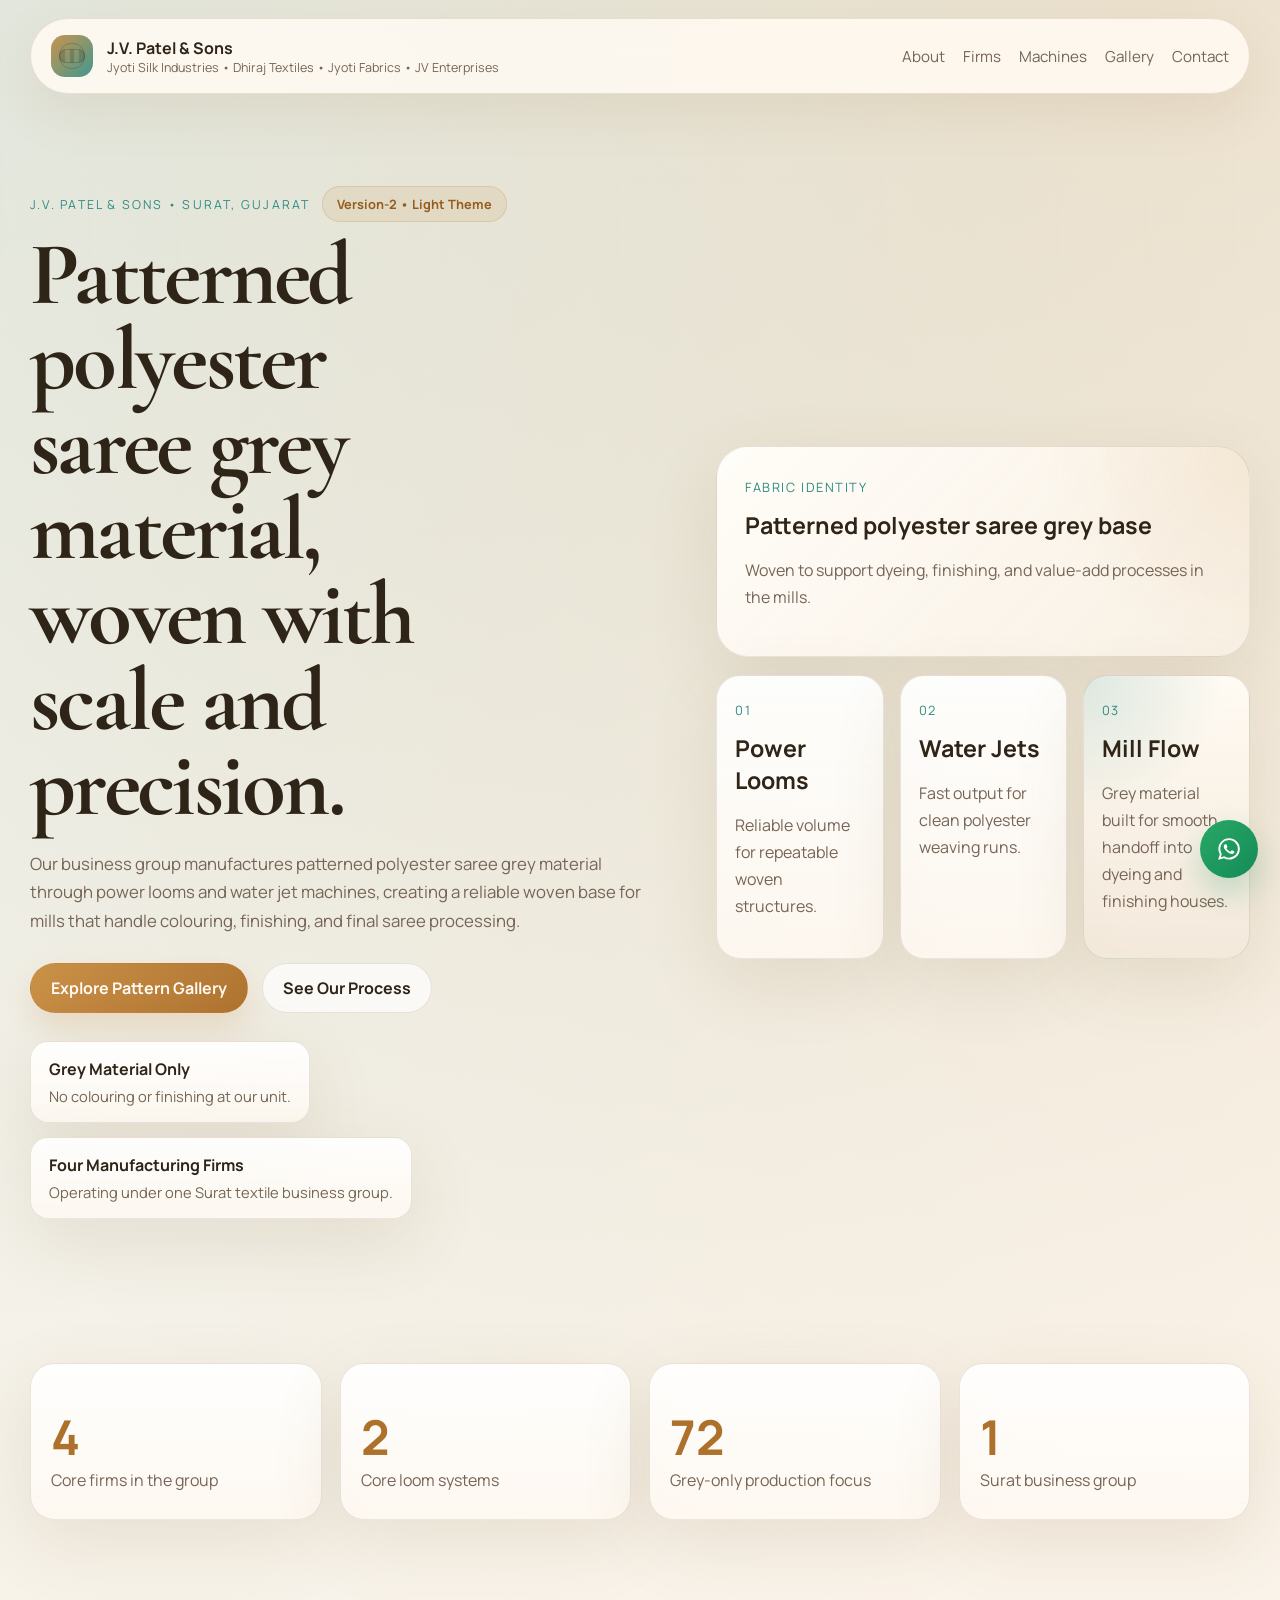
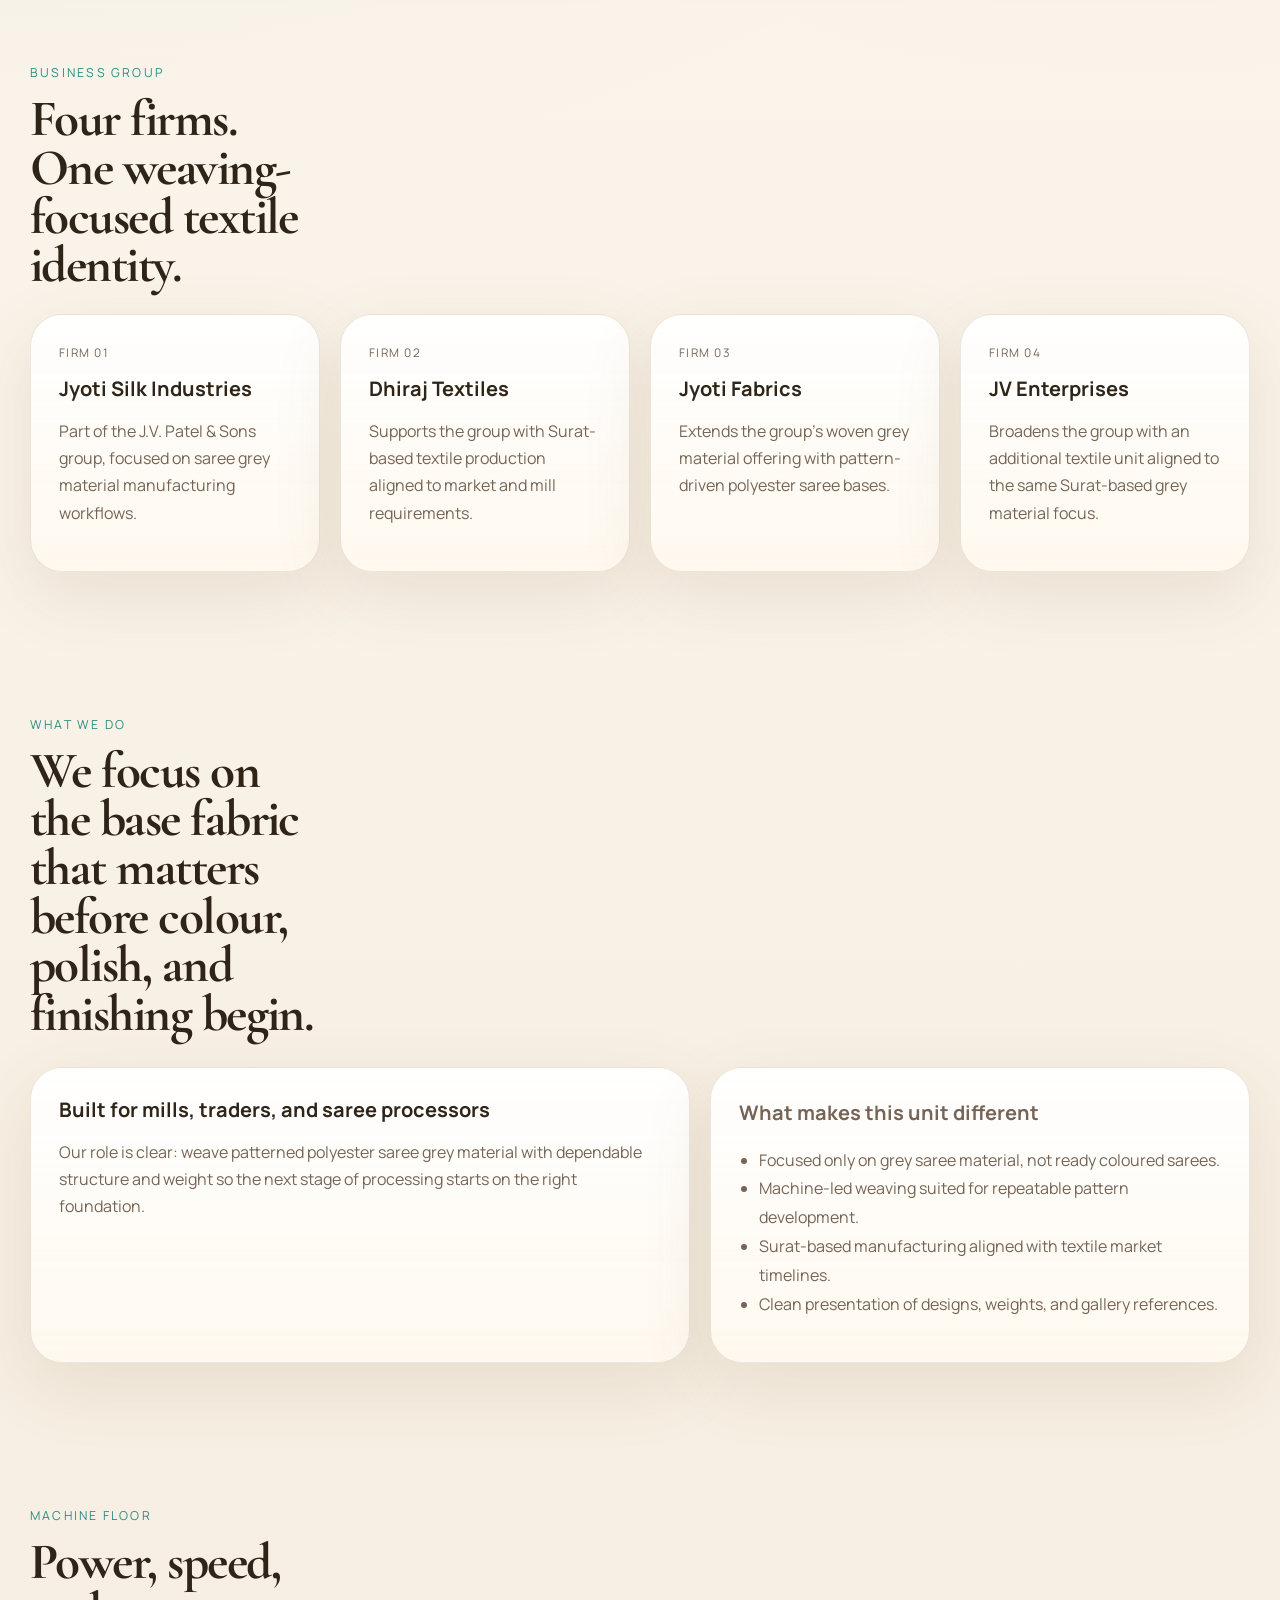
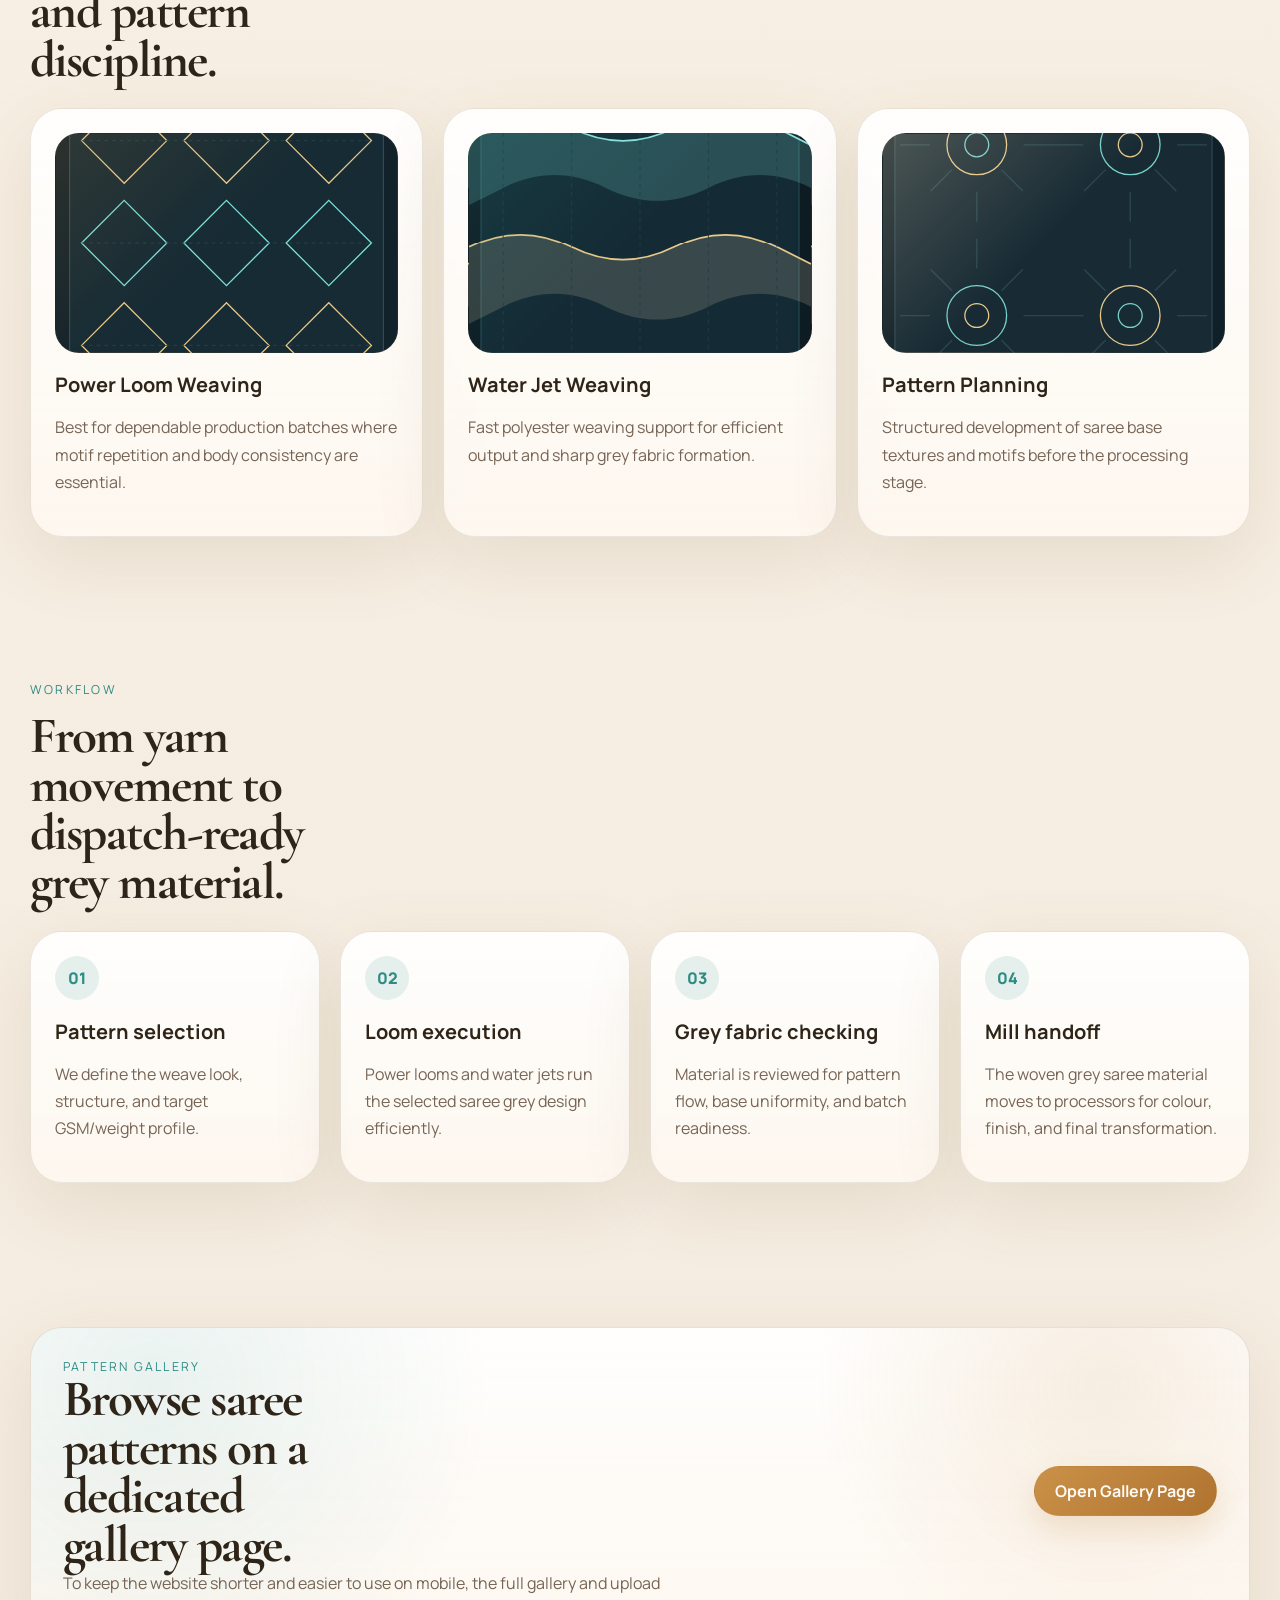
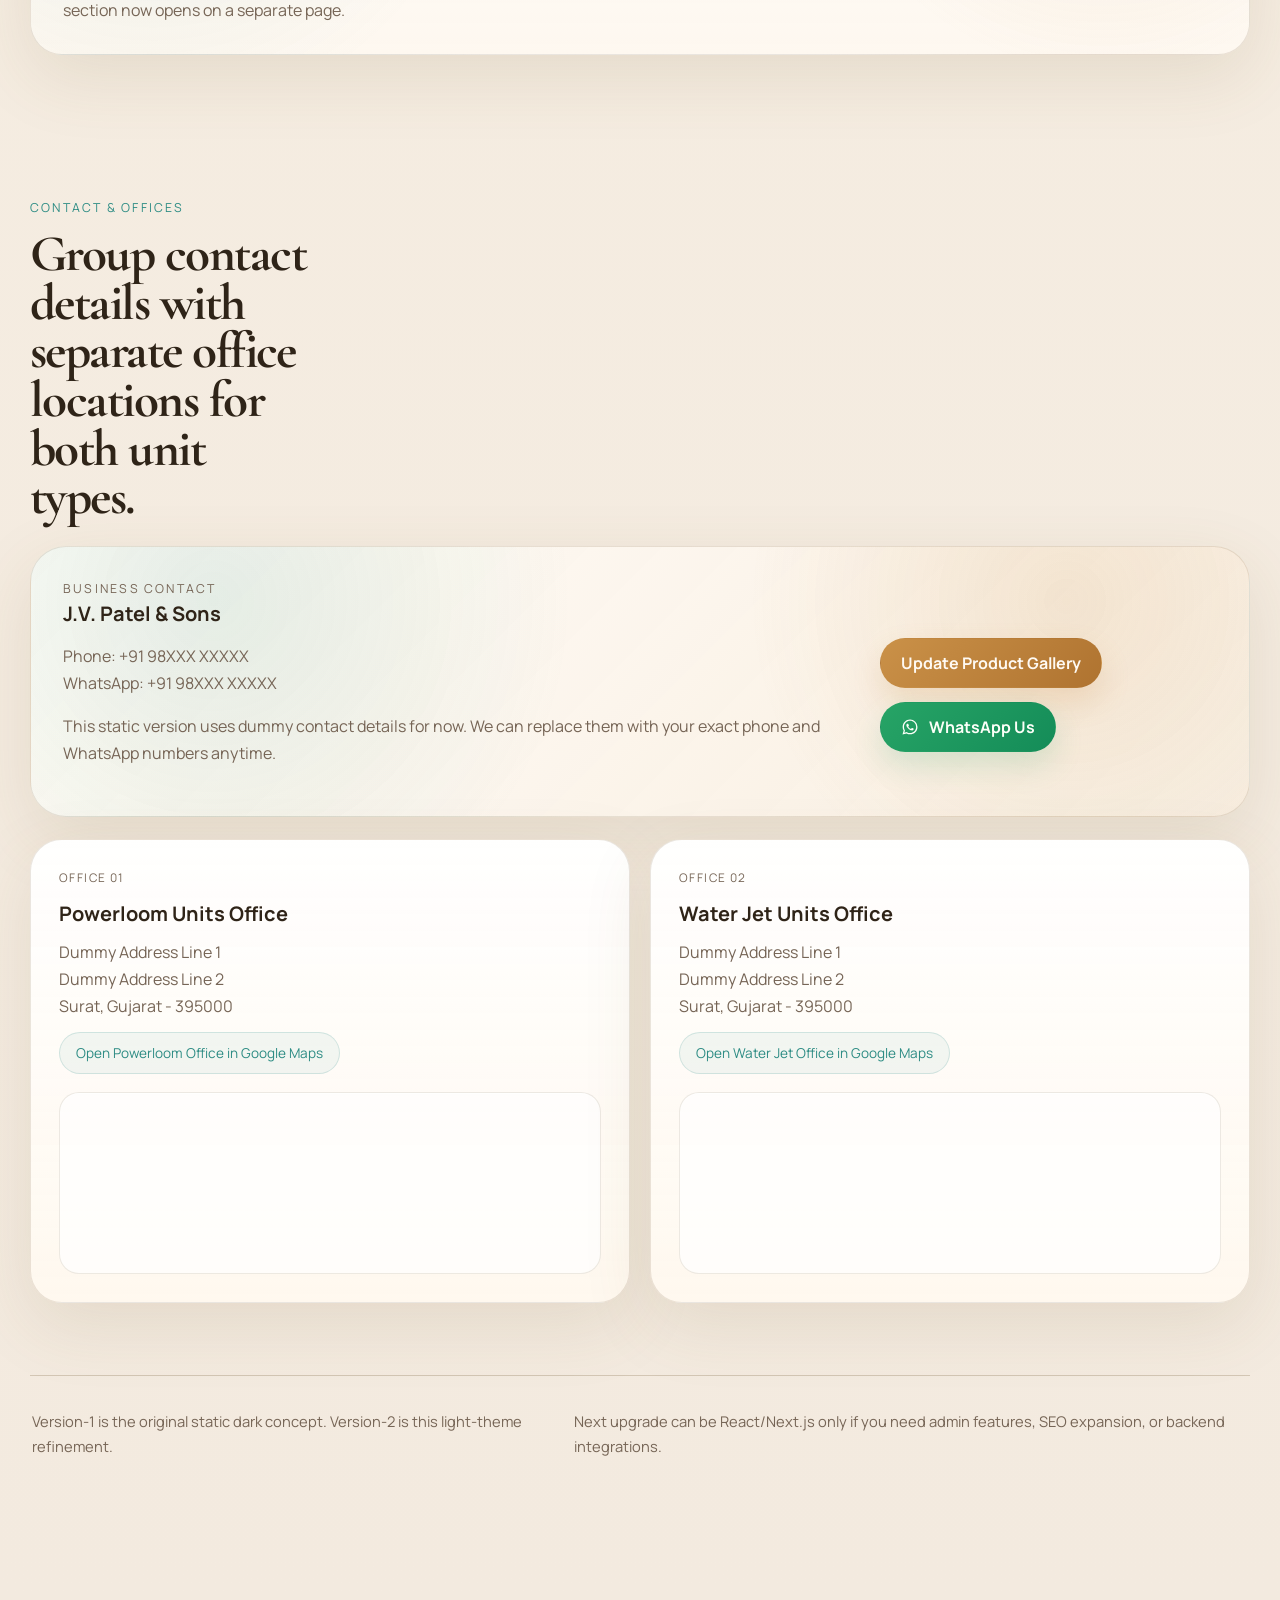
==== commit 546b7269: "Added the Fourth firm" ====
--- a/index.html
+++ b/index.html
@@ -23,7 +23,7 @@
           <span class="brand-mark"></span>
           <span>
             <strong>J.V. Patel & Sons</strong>
-            <small>Jyoti Silk Industries • Dhiraj Textiles • Jyoti Fabrics</small>
+            <small>Jyoti Silk Industries • Dhiraj Textiles • Jyoti Fabrics • JV Enterprises</small>
           </span>
         </a>
 
@@ -72,7 +72,7 @@
                 <span>No colouring or finishing at our unit.</span>
               </div>
               <div>
-                <strong>Three Manufacturing Firms</strong>
+                <strong>Four Manufacturing Firms</strong>
                 <span>Operating under one Surat textile business group.</span>
               </div>
             </div>
@@ -106,7 +106,7 @@
 
         <section class="metrics section">
           <div class="metric">
-            <strong data-count="3">3</strong>
+            <strong data-count="4">4</strong>
             <span>Core firms in the group</span>
           </div>
           <div class="metric">
@@ -126,7 +126,7 @@
         <section class="section firm-section" id="firms">
           <div class="section-heading compact">
             <p class="eyebrow">Business Group</p>
-            <h2>Three firms. One weaving-focused textile identity.</h2>
+            <h2>Four firms. One weaving-focused textile identity.</h2>
           </div>
           <div class="firm-grid">
             <article class="firm-card glass-card">
@@ -143,6 +143,11 @@
               <p class="firm-label">Firm 03</p>
               <h3>Jyoti Fabrics</h3>
               <p>Extends the group’s woven grey material offering with pattern-driven polyester saree bases.</p>
+            </article>
+            <article class="firm-card glass-card">
+              <p class="firm-label">Firm 04</p>
+              <h3>JV Enterprises</h3>
+              <p>Broadens the group with an additional textile unit aligned to the same Surat-based grey material focus.</p>
             </article>
           </div>
         </section>
--- a/styles.css
+++ b/styles.css
@@ -436,7 +436,7 @@
 
 .firm-grid {
   display: grid;
-  grid-template-columns: repeat(3, 1fr);
+  grid-template-columns: repeat(4, minmax(0, 1fr));
   gap: 20px;
 }
 
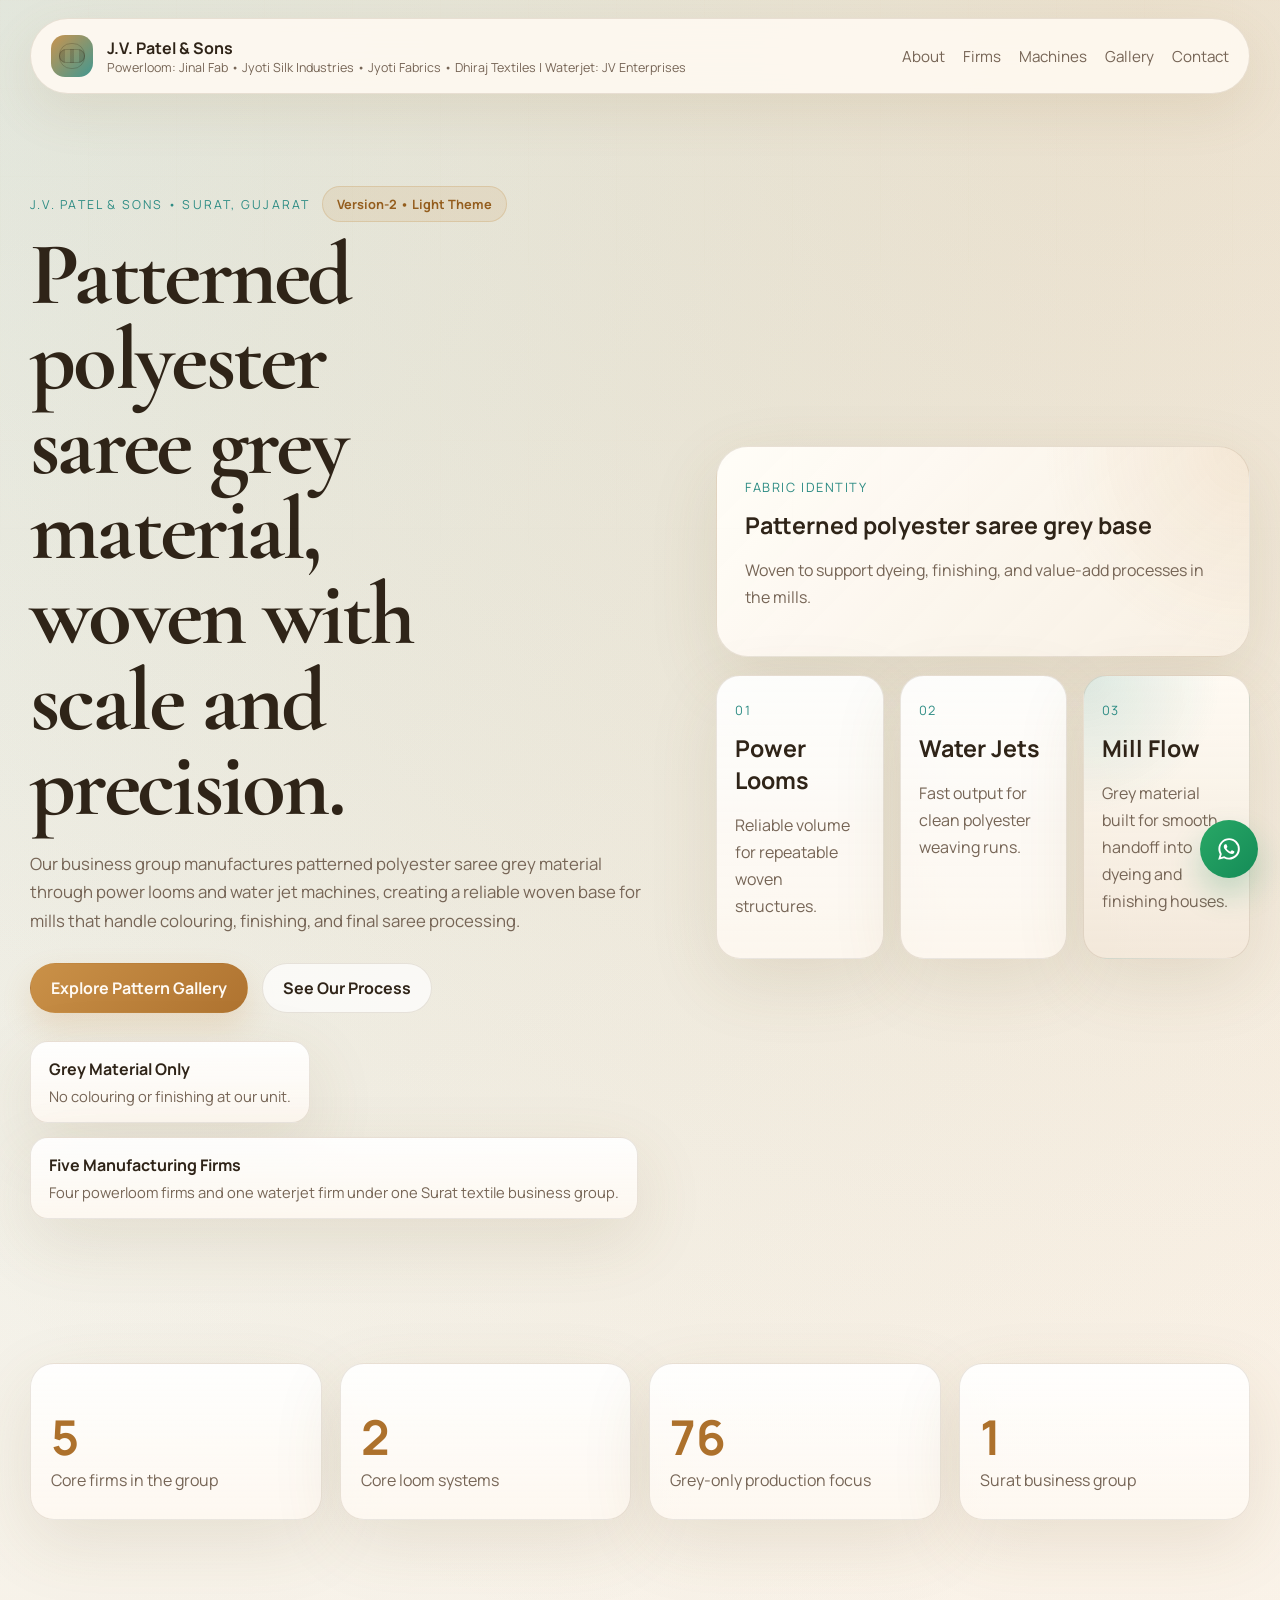
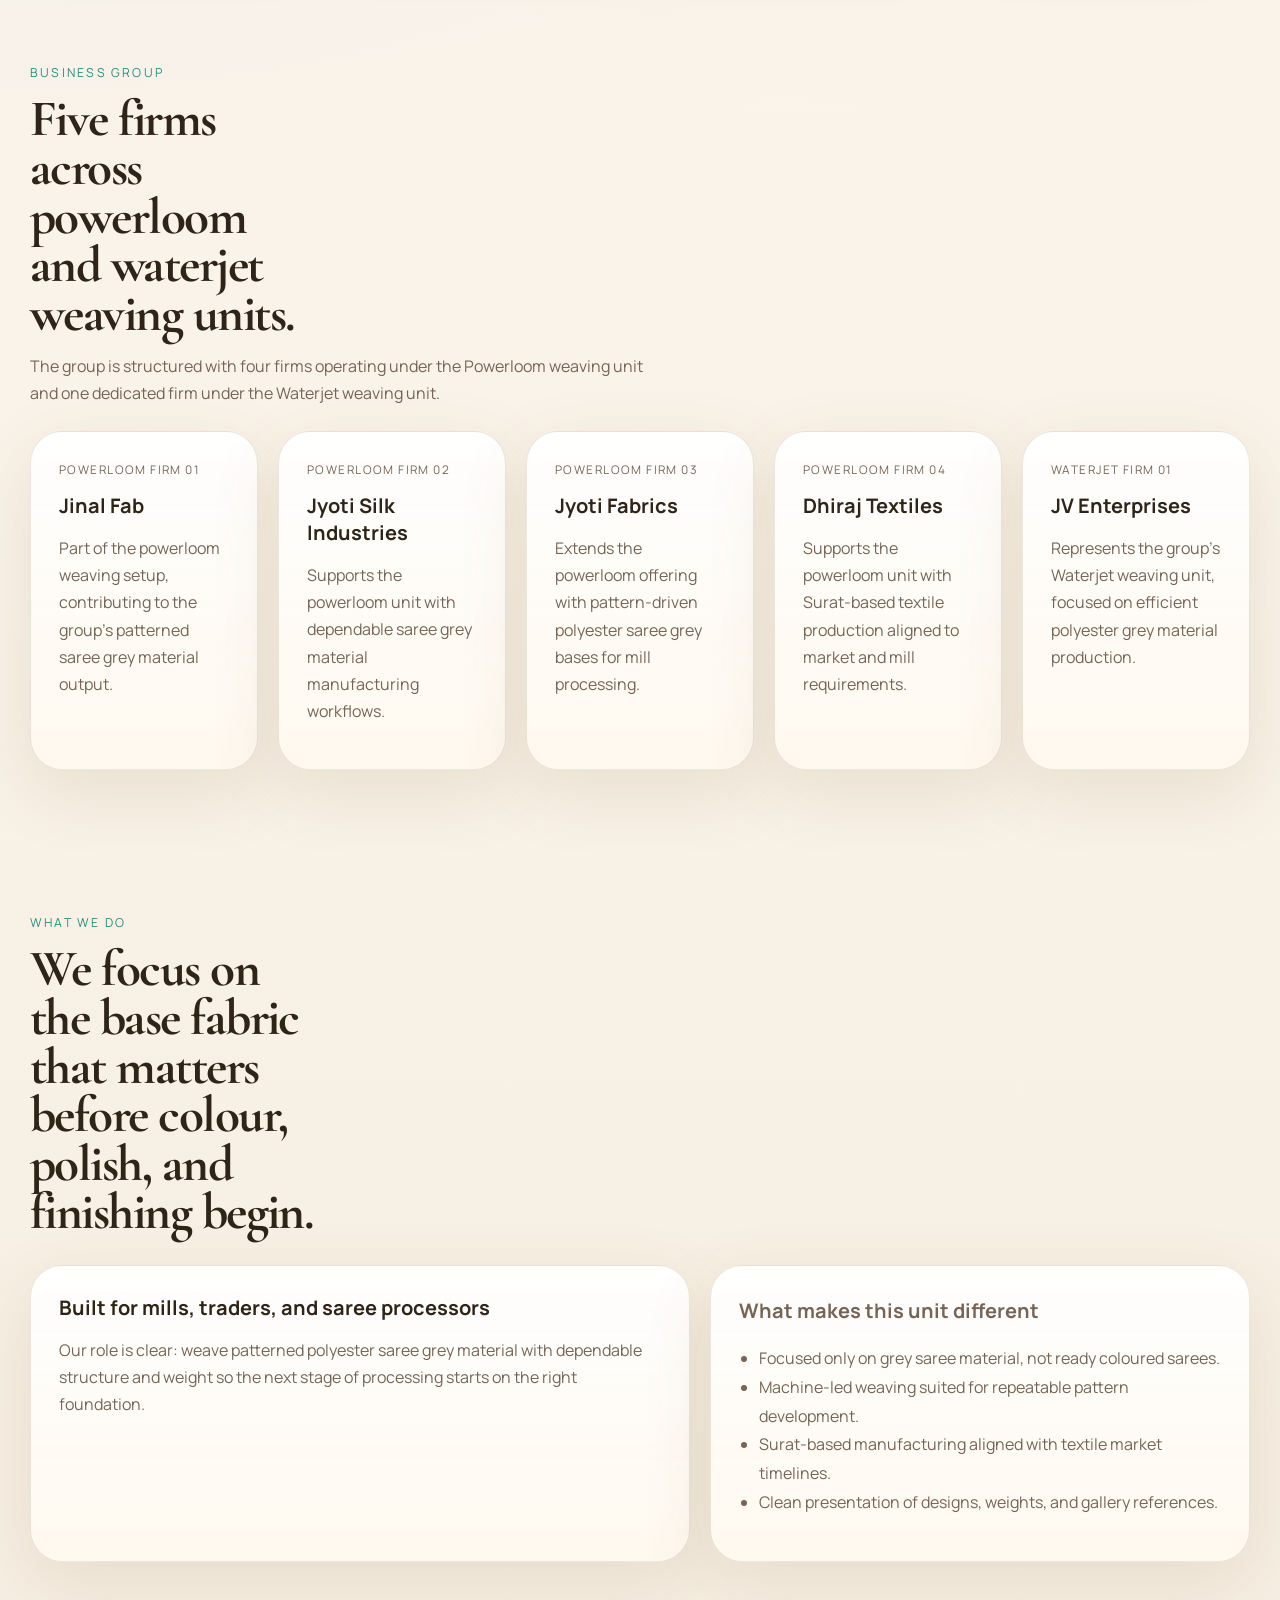
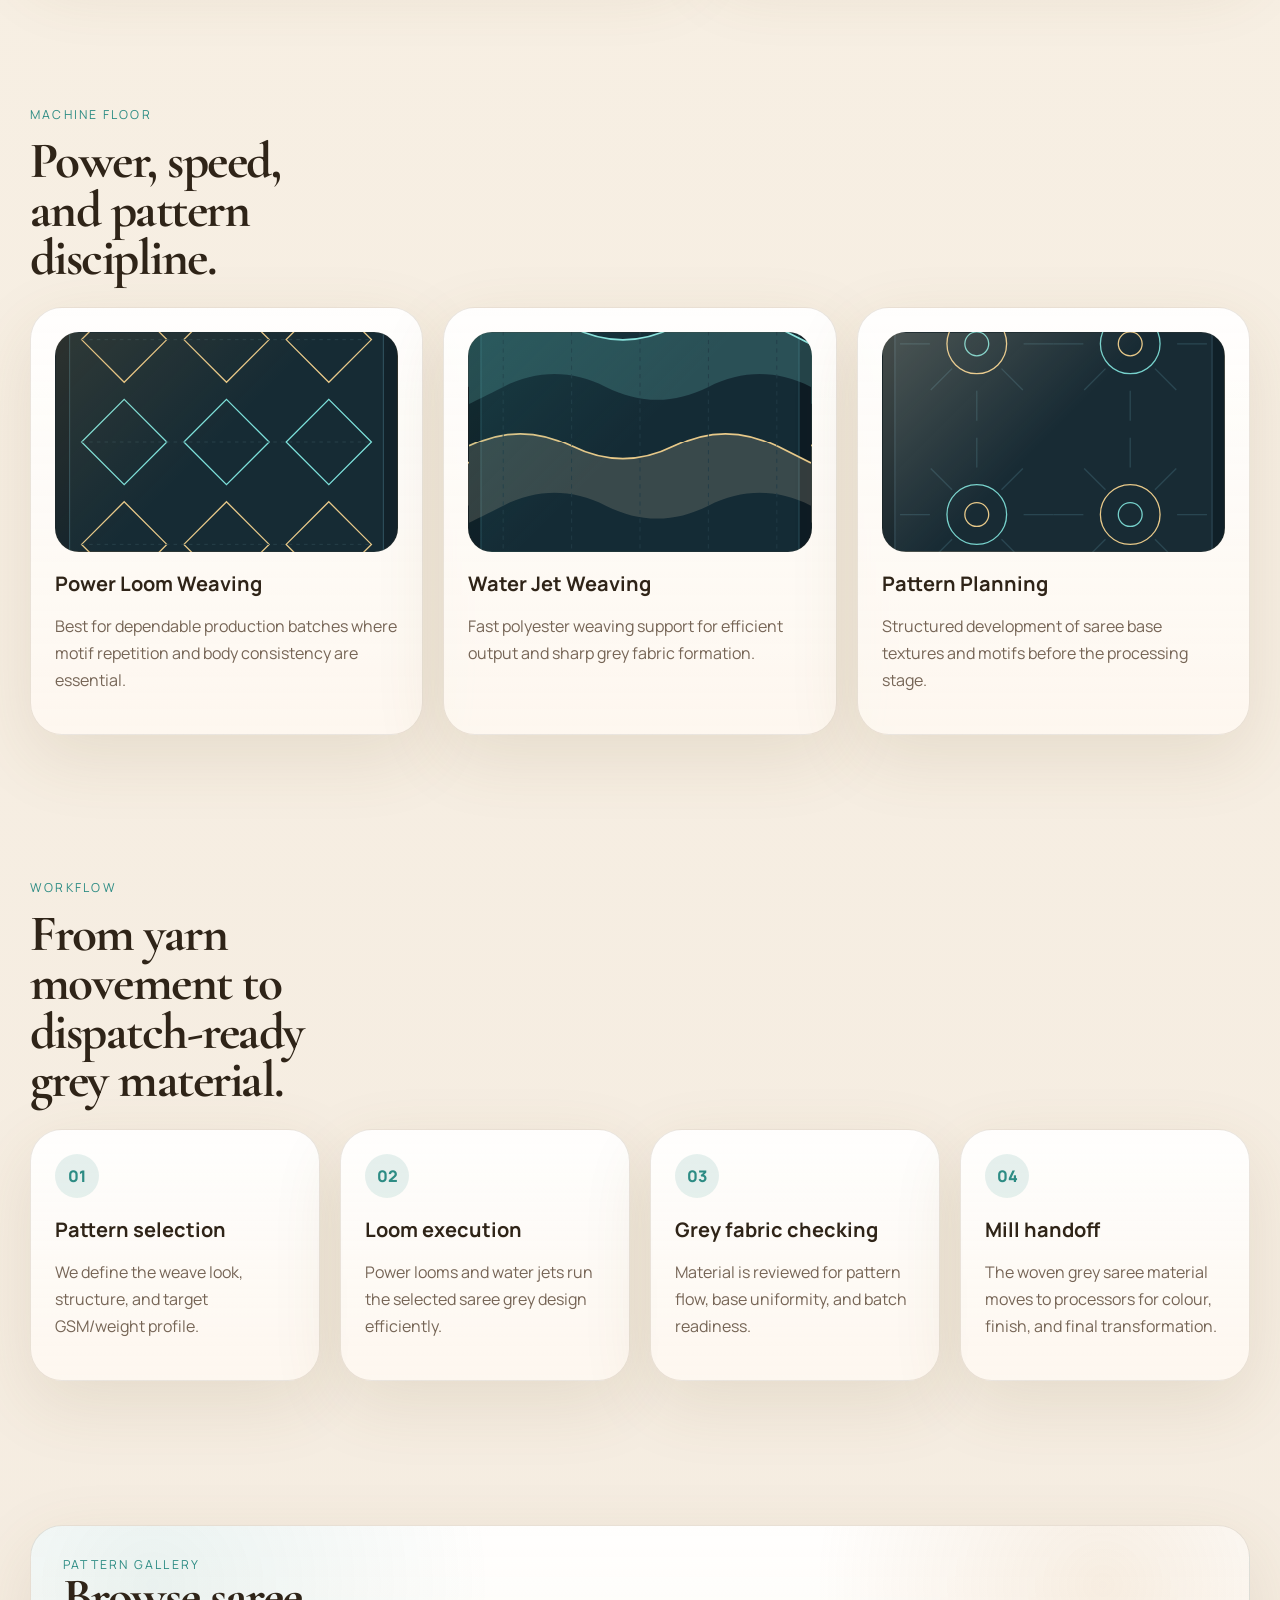
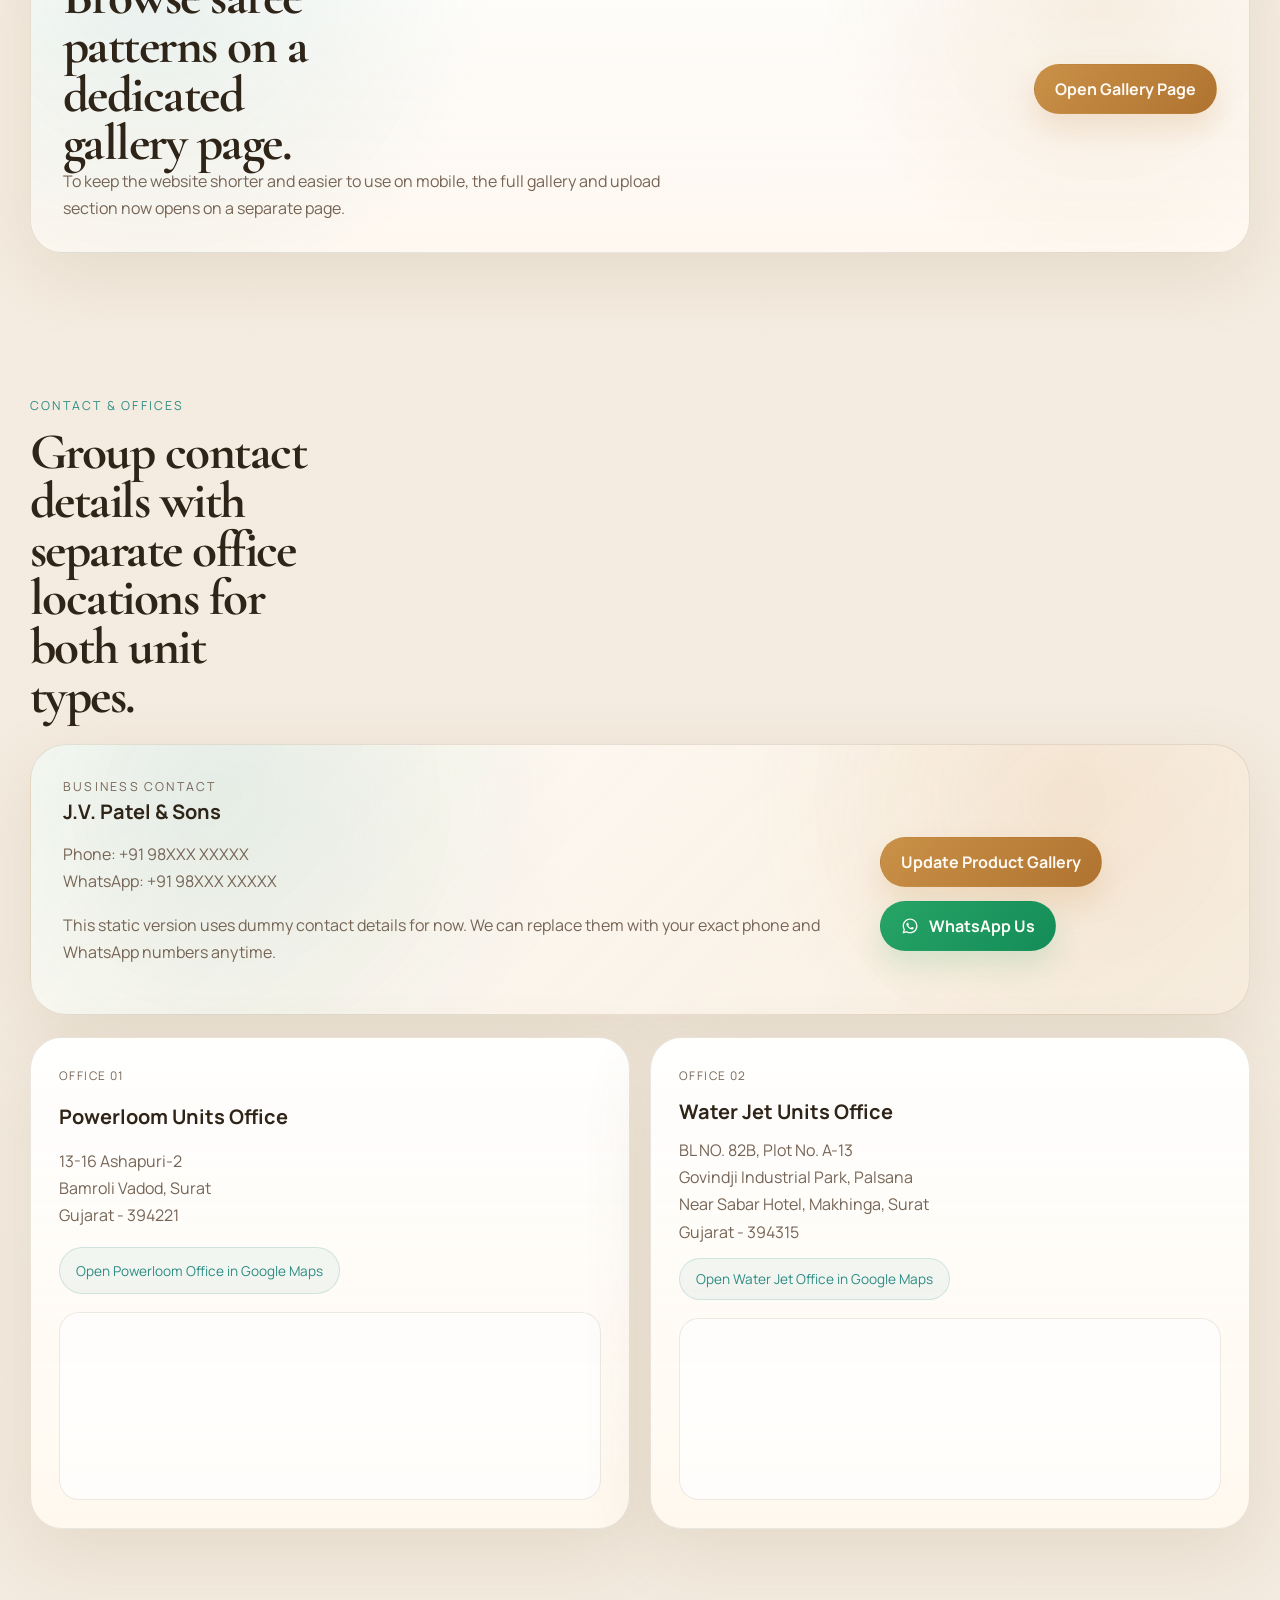
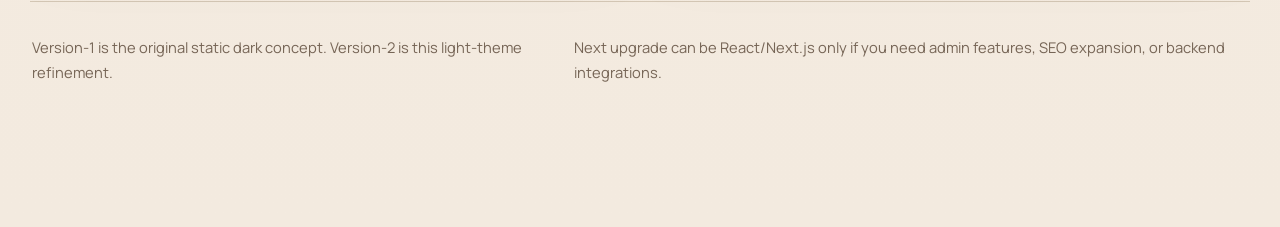
==== commit 09c84ab2: "Added WaterJet Unit Location" ====
--- a/index.html
+++ b/index.html
@@ -23,7 +23,7 @@
           <span class="brand-mark"></span>
           <span>
             <strong>J.V. Patel & Sons</strong>
-            <small>Jyoti Silk Industries • Dhiraj Textiles • Jyoti Fabrics • JV Enterprises</small>
+            <small>Powerloom: Jinal Fab • Jyoti Silk Industries • Jyoti Fabrics • Dhiraj Textiles | Waterjet: JV Enterprises</small>
           </span>
         </a>
 
@@ -72,8 +72,8 @@
                 <span>No colouring or finishing at our unit.</span>
               </div>
               <div>
-                <strong>Four Manufacturing Firms</strong>
-                <span>Operating under one Surat textile business group.</span>
+                <strong>Five Manufacturing Firms</strong>
+                <span>Four powerloom firms and one waterjet firm under one Surat textile business group.</span>
               </div>
             </div>
           </div>
@@ -106,7 +106,7 @@
 
         <section class="metrics section">
           <div class="metric">
-            <strong data-count="4">4</strong>
+            <strong data-count="5">5</strong>
             <span>Core firms in the group</span>
           </div>
           <div class="metric">
@@ -126,28 +126,37 @@
         <section class="section firm-section" id="firms">
           <div class="section-heading compact">
             <p class="eyebrow">Business Group</p>
-            <h2>Four firms. One weaving-focused textile identity.</h2>
+            <h2>Five firms across powerloom and waterjet weaving units.</h2>
+            <p class="section-intro">
+              The group is structured with four firms operating under the Powerloom weaving unit and one
+              dedicated firm under the Waterjet weaving unit.
+            </p>
           </div>
           <div class="firm-grid">
             <article class="firm-card glass-card">
-              <p class="firm-label">Firm 01</p>
+              <p class="firm-label">Powerloom Firm 01</p>
+              <h3>Jinal Fab</h3>
+              <p>Part of the powerloom weaving setup, contributing to the group’s patterned saree grey material output.</p>
+            </article>
+            <article class="firm-card glass-card">
+              <p class="firm-label">Powerloom Firm 02</p>
               <h3>Jyoti Silk Industries</h3>
-              <p>Part of the J.V. Patel & Sons group, focused on saree grey material manufacturing workflows.</p>
-            </article>
-            <article class="firm-card glass-card">
-              <p class="firm-label">Firm 02</p>
+              <p>Supports the powerloom unit with dependable saree grey material manufacturing workflows.</p>
+            </article>
+            <article class="firm-card glass-card">
+              <p class="firm-label">Powerloom Firm 03</p>
+              <h3>Jyoti Fabrics</h3>
+              <p>Extends the powerloom offering with pattern-driven polyester saree grey bases for mill processing.</p>
+            </article>
+            <article class="firm-card glass-card">
+              <p class="firm-label">Powerloom Firm 04</p>
               <h3>Dhiraj Textiles</h3>
-              <p>Supports the group with Surat-based textile production aligned to market and mill requirements.</p>
-            </article>
-            <article class="firm-card glass-card">
-              <p class="firm-label">Firm 03</p>
-              <h3>Jyoti Fabrics</h3>
-              <p>Extends the group’s woven grey material offering with pattern-driven polyester saree bases.</p>
-            </article>
-            <article class="firm-card glass-card">
-              <p class="firm-label">Firm 04</p>
+              <p>Supports the powerloom unit with Surat-based textile production aligned to market and mill requirements.</p>
+            </article>
+            <article class="firm-card glass-card">
+              <p class="firm-label">Waterjet Firm 01</p>
               <h3>JV Enterprises</h3>
-              <p>Broadens the group with an additional textile unit aligned to the same Surat-based grey material focus.</p>
+              <p>Represents the group’s Waterjet weaving unit, focused on efficient polyester grey material production.</p>
             </article>
           </div>
         </section>
@@ -293,12 +302,12 @@
                 <p class="firm-label">Office 01</p>
                 <h3>Powerloom Units Office</h3>
                 <p>
-                  Dummy Address Line 1<br />
-                  Dummy Address Line 2<br />
-                  Surat, Gujarat - 395000
+                  13-16 Ashapuri-2<br />
+                  Bamroli Vadod, Surat<br />
+                  Gujarat - 394221
                 </p>
                 <a
-                  href="https://www.google.com/maps/dir/?api=1&destination=ICCC+centre+Surat"
+                  href="https://www.google.com/maps/place/Ashapuri+Industrial+Society+1,+14,+Bamroli,+Udhana,+Surat,+Gujarat+394221/@21.136492,72.8286867,120m/data=!3m1!1e3!4m6!3m5!1s0x3be051c21b7302f1:0x417f98e35583063c!8m2!3d21.136682!4d72.828804!16s%2Fg%2F11vz860430?entry=ttu&g_ep=EgoyMDI2MDQxNS4wIKXMDSoASAFQAw%3D%3D"
                   class="map-link"
                   target="_blank"
                   rel="noreferrer"
@@ -308,7 +317,7 @@
                 <div class="map-preview">
                   <iframe
                     title="Powerloom Office Map Preview"
-                    src="https://maps.google.com/maps?q=ICCC%20centre%20Surat&z=14&output=embed"
+                    src="https://maps.google.com/maps?q=Ashapuri%20Industrial%20Society%201%2C%2014%2C%20Bamroli%2C%20Udhana%2C%20Surat%2C%20Gujarat%20394221&z=16&output=embed"
                     loading="lazy"
                     referrerpolicy="no-referrer-when-downgrade"
                   ></iframe>
@@ -318,12 +327,13 @@
                 <p class="firm-label">Office 02</p>
                 <h3>Water Jet Units Office</h3>
                 <p>
-                  Dummy Address Line 1<br />
-                  Dummy Address Line 2<br />
-                  Surat, Gujarat - 395000
+                  BL NO. 82B, Plot No. A-13<br />
+                  Govindji Industrial Park, Palsana<br />
+                  Near Sabar Hotel, Makhinga, Surat<br />
+                  Gujarat - 394315
                 </p>
                 <a
-                  href="https://www.google.com/maps/dir/?api=1&destination=ICCC+centre+Surat"
+                  href="https://www.google.com/maps/place/Govindji+Industrial+Park+(GIP)/@21.0714252,72.9824503,221m/data=!3m1!1e3!4m6!3m5!1s0x3be059b98a5cb46f:0x7e40ed194347434d!8m2!3d21.0718434!4d72.9829187!16s%2Fg%2F11pc04l5x_!5m1!1e4?entry=ttu&g_ep=EgoyMDI2MDQxNS4wIKXMDSoASAFQAw%3D%3D"
                   class="map-link"
                   target="_blank"
                   rel="noreferrer"
@@ -333,7 +343,7 @@
                 <div class="map-preview">
                   <iframe
                     title="Water Jet Office Map Preview"
-                    src="https://maps.google.com/maps?q=ICCC%20centre%20Surat&z=14&output=embed"
+                    src="https://maps.google.com/maps?q=Govindji%20Industrial%20Park%20Palsana%20Makhinga%20Surat%20Gujarat%20394315&z=16&output=embed"
                     loading="lazy"
                     referrerpolicy="no-referrer-when-downgrade"
                   ></iframe>
--- a/styles.css
+++ b/styles.css
@@ -436,7 +436,7 @@
 
 .firm-grid {
   display: grid;
-  grid-template-columns: repeat(4, minmax(0, 1fr));
+  grid-template-columns: repeat(auto-fit, minmax(220px, 1fr));
   gap: 20px;
 }
 
